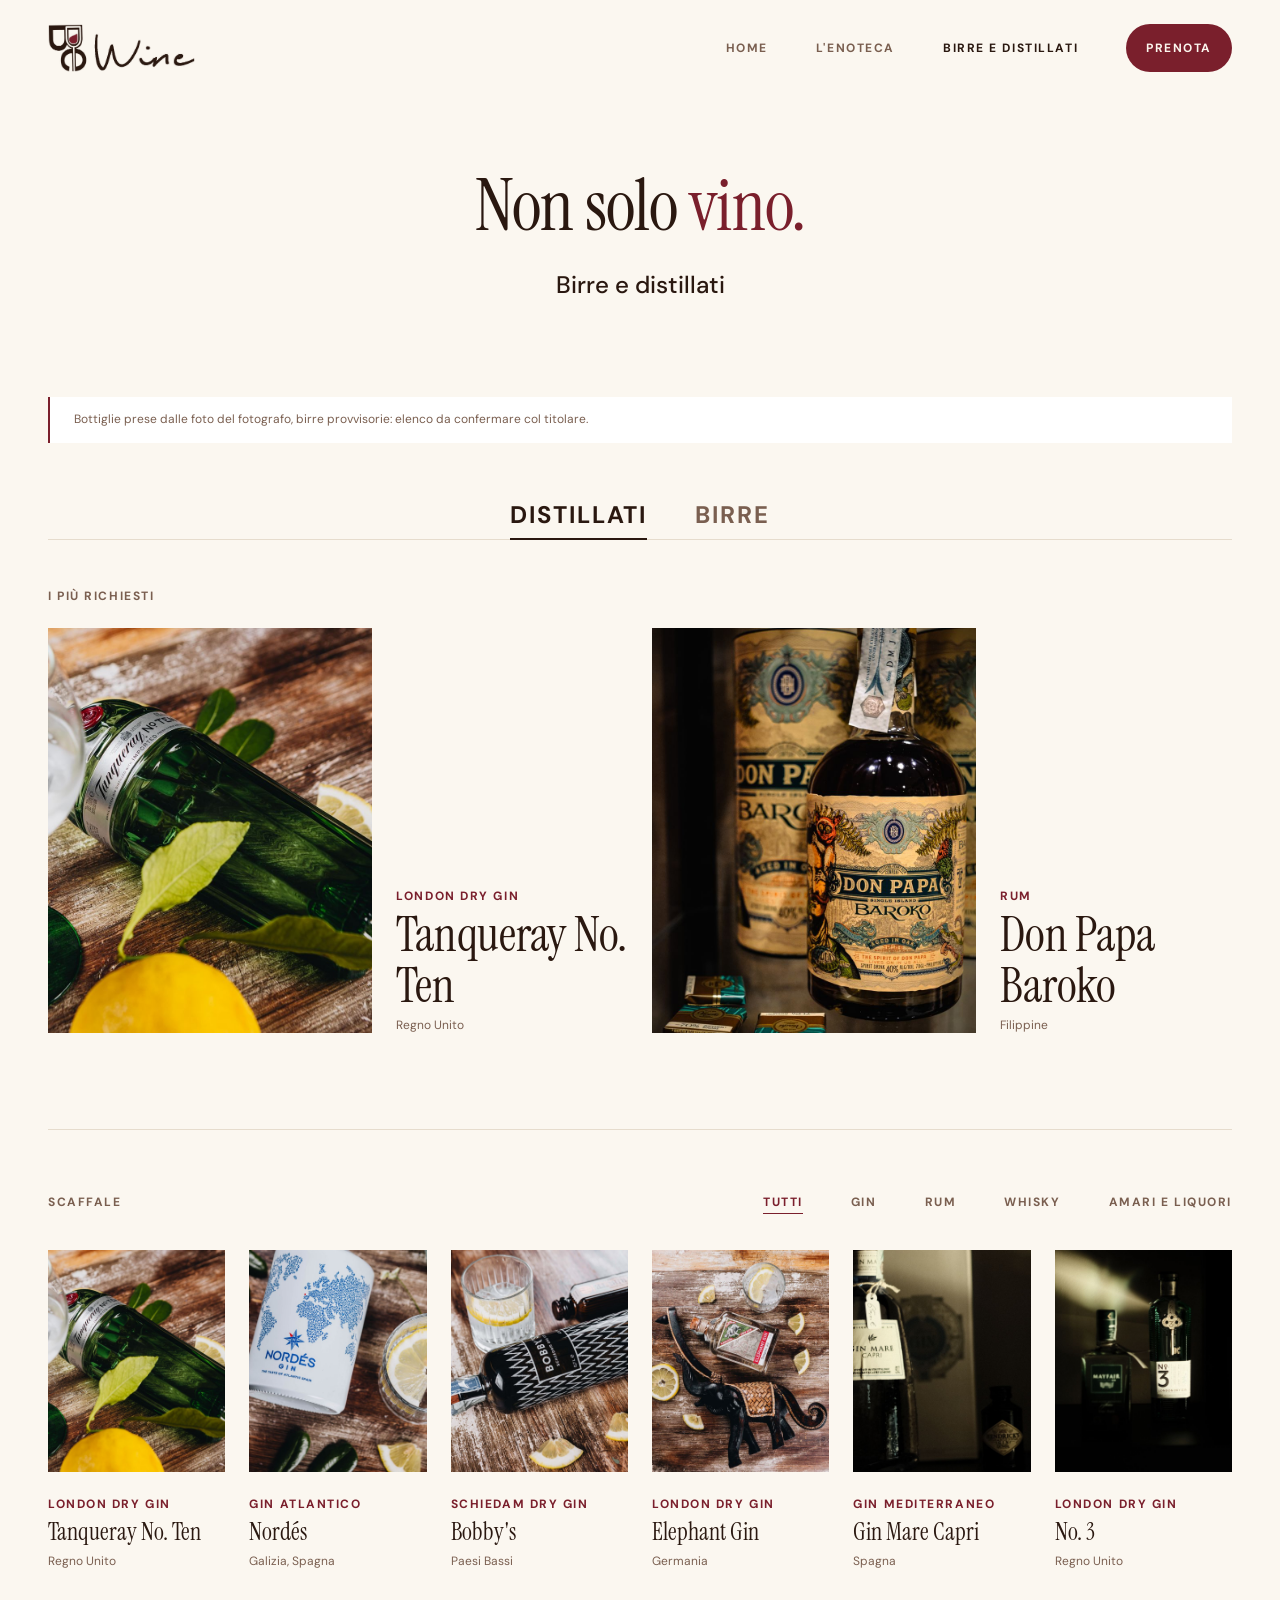
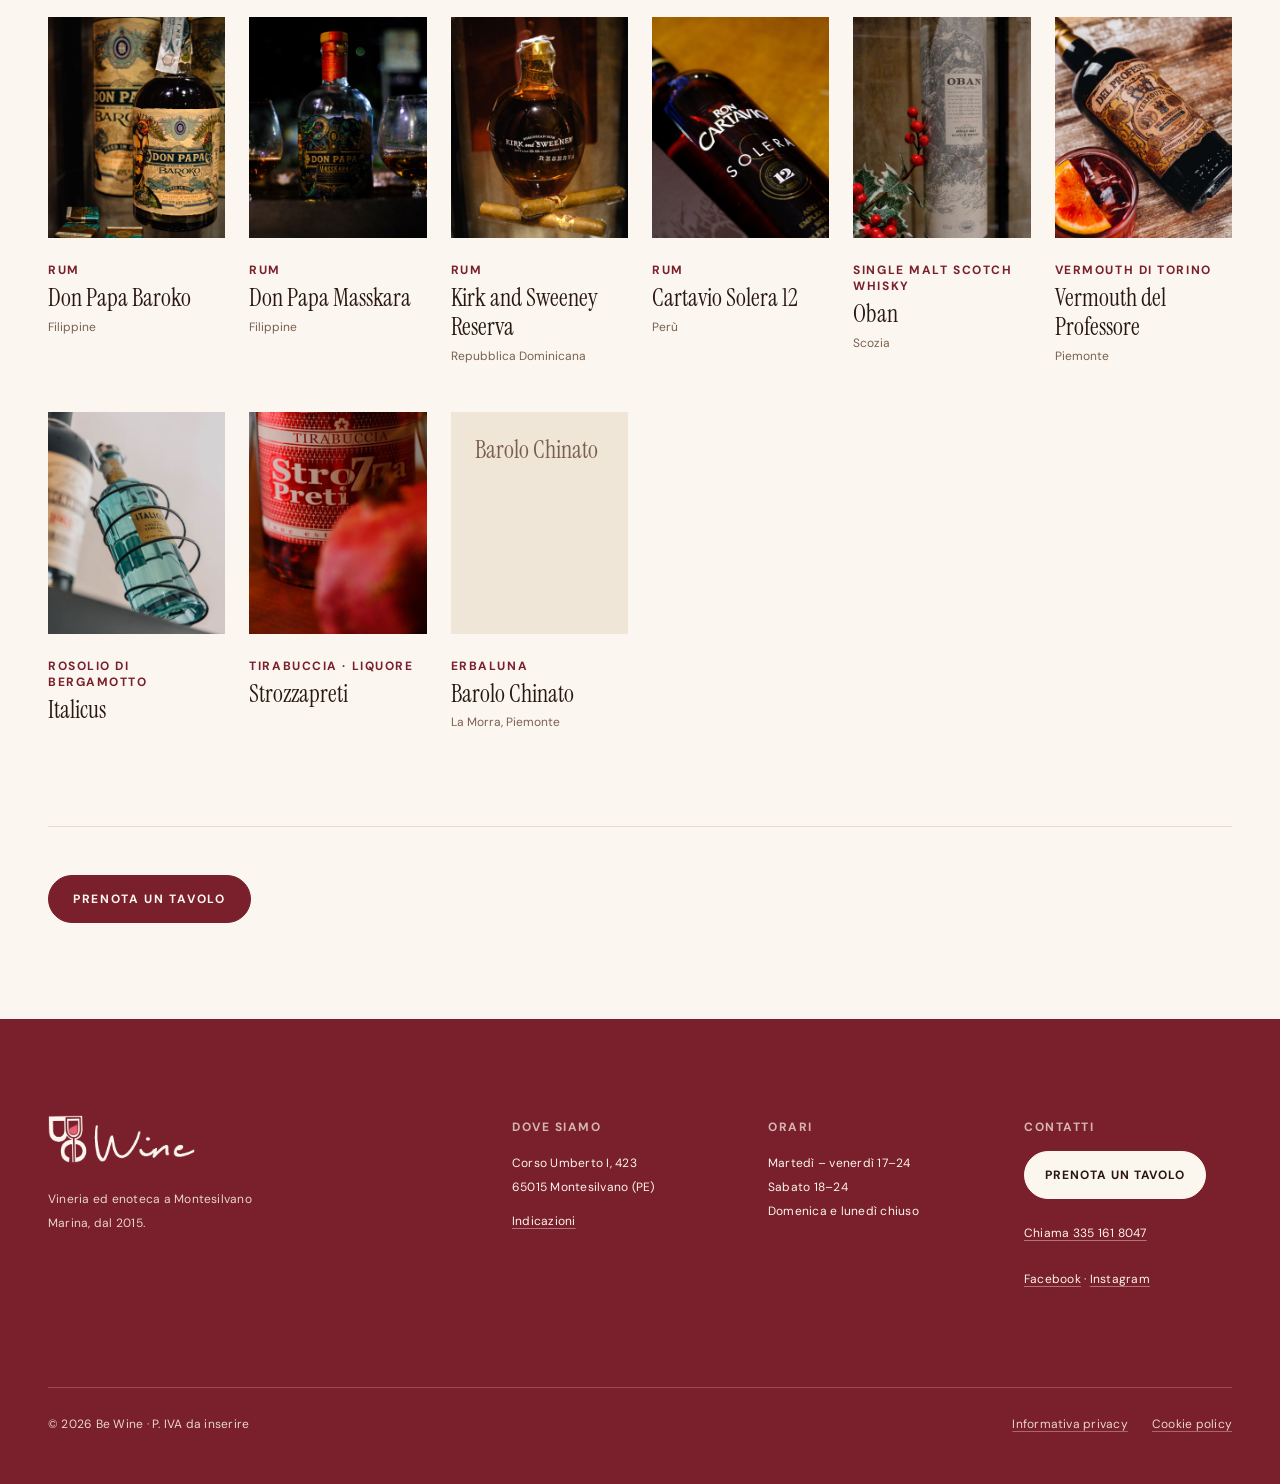
==== hero-demo/birre-distillati.html @ dbb90130 "Menu su telefono: Prenota sulla riga di L'enoteca e Birre e distillati Il logo sta da solo sopra; so" ====
<!doctype html>
<html lang="it">
<head>
<meta charset="utf-8">
<meta name="viewport" content="width=device-width, initial-scale=1">
<!-- Demo in attesa di conferma del titolare: fuori dai motori di ricerca -->
<meta name="robots" content="noindex, nofollow">
<title>Birre e distillati · Be Wine, Montesilvano</title>
<meta name="description" content="Gin, rum, whisky, amari e birre in bottiglia da Be Wine, a Montesilvano Marina.">
<link rel="preconnect" href="https://fonts.googleapis.com">
<link rel="preconnect" href="https://fonts.gstatic.com" crossorigin>
<link href="https://fonts.googleapis.com/css2?family=DM+Sans:wght@500;700&family=Instrument+Serif&display=swap" rel="stylesheet">
<link rel="stylesheet" href="css/sito.css?v=59">
</head>
<body>
  <header class="page-head page-head--light">
    <div class="bar">
      <a class="brand" href="index.html"><img src="img/logo-scuro.png" alt="Be Wine" width="776" height="254"></a>
      <ul class="nav">
        <li><a class="nav__link" href="index.html">Home</a></li>
        <li><a class="nav__link" href="enoteca.html">L'enoteca</a></li>
        <li><a class="nav__link" href="birre-distillati.html" aria-current="page">Birre e distillati</a></li>
        <li><a class="nav__link nav__link--cta" href="https://wa.me/393351618047?text=Buonasera%2C%20vorrei%20prenotare%20un%20tavolo%20da%20Be%20Wine%20per%20" target="_blank" rel="noopener">Prenota</a></li>
      </ul>
    </div>
    <div class="page-head__copy">
      <!-- Titolo e sottotitolo approvati il 10 novembre 2026 -->
      <h1 class="page-head__long">Non solo <span class="fact fact--inline">vino.</span></h1>
      <p class="sub">Birre e distillati</p>
    </div>
  </header>

  <main>
    <div class="section bd">
      <p class="draft-note">Bottiglie prese dalle foto del fotografo, birre provvisorie: elenco da confermare col titolare.</p>

      <!-- Due schede: se ne vede una alla volta. Quella aperta si legge dall'indirizzo (#distillati, #birre). -->
      <div class="switch" role="tablist" aria-label="Distillati o birre">
        <a class="nav__link switch__tab" role="tab" id="tab-distillati" href="#distillati" data-tab="distillati" aria-controls="scheda-distillati" aria-selected="true">Distillati</a>
        <a class="nav__link switch__tab" role="tab" id="tab-birre" href="#birre" data-tab="birre" aria-controls="scheda-birre" aria-selected="false" tabindex="-1">Birre</a>
      </div>

      <!-- Tutto quello che c'è nelle schede viene da js/prodotti.js -->
      <section class="panel" role="tabpanel" id="scheda-distillati" aria-labelledby="tab-distillati" data-pannello="distillati">
        <div class="bd__block" data-blocco>
          <h2 class="label">I più richiesti</h2>
          <ul class="feature" data-top></ul>
        </div>
        <div class="bd__block" data-blocco>
          <div class="bd__head">
            <h2 class="label">Scaffale</h2>
            <div class="filters" role="group" aria-label="Tipo di distillato" data-filtri></div>
          </div>
          <ul class="grid grid--products grid--small" data-scaffale></ul>
        </div>
        <div class="bd__block" data-blocco hidden>
          <h2 class="label">Cocktail</h2>
          <ul class="rows rows--cocktail" data-cocktail></ul>
        </div>
      </section>

      <section class="panel" role="tabpanel" id="scheda-birre" aria-labelledby="tab-birre" data-pannello="birre" hidden>
        <ul class="rows" data-birre></ul>
      </section>

      <div class="cantine__cta">
        <a class="btn btn--pieno" href="https://wa.me/393351618047?text=Buonasera%2C%20vorrei%20prenotare%20un%20tavolo%20da%20Be%20Wine%20per%20" target="_blank" rel="noopener">Prenota un tavolo</a>
      </div>
    </div>
  </main>

  <!-- Barra rapida: compare quando la testata esce dallo schermo (js/sito.js). In alto su computer, in basso su telefono. -->
  <div class="dock" data-dock>
    <a class="dock__brand" href="index.html"><img src="img/logo-scuro.png" alt="Be Wine" width="776" height="254"></a>
    <div class="dock__actions">
      <a class="dock__link" href="index.html">Home</a>
      <a class="dock__link" href="enoteca.html">L'enoteca</a>
      <a class="dock__link" href="birre-distillati.html">Birre e distillati</a>
      <a class="dock__call" href="tel:+393351618047"><span class="dock__call-long">335 161 8047</span><span class="dock__call-short">Chiama</span></a>
      <a class="btn btn--pieno dock__cta" href="https://wa.me/393351618047?text=Buonasera%2C%20vorrei%20prenotare%20un%20tavolo%20da%20Be%20Wine%20per%20" target="_blank" rel="noopener">Prenota un tavolo</a>
    </div>
  </div>

  <footer class="footer">
    <div class="footer__grid">
      <div class="footer__brand">
        <img src="img/logo.png" alt="Be Wine" width="776" height="254" loading="lazy">
        <p>Vineria ed enoteca a Montesilvano Marina, dal 2015.</p>
      </div>
      <div>
        <p class="footer__label">Dove siamo</p>
        <p>Corso Umberto I, 423<br>65015 Montesilvano (PE)</p>
        <a class="footer__link footer__link--big" href="https://www.google.com/maps/dir/?api=1&amp;destination=Be%20Wine%2C%20Corso%20Umberto%20I%20423%2C%20Montesilvano" target="_blank" rel="noopener">Indicazioni</a>
      </div>
      <div>
        <p class="footer__label">Orari</p>
        <p>Martedì – venerdì 17–24<br>Sabato 18–24<br>Domenica e lunedì chiuso</p>
      </div>
      <div>
        <p class="footer__label">Contatti</p>
        <a class="btn btn--solid footer__cta" href="https://wa.me/393351618047?text=Buonasera%2C%20vorrei%20prenotare%20un%20tavolo%20da%20Be%20Wine%20per%20" target="_blank" rel="noopener">Prenota un tavolo</a>
        <p><a class="footer__link footer__link--big" href="tel:+393351618047">Chiama 335 161 8047</a></p>
        <p><a class="footer__link" href="https://www.facebook.com/BeWinePescara/" target="_blank" rel="noopener">Facebook</a> · <a class="footer__link" href="https://www.instagram.com/bewinemontesilvano/" target="_blank" rel="noopener">Instagram</a></p>
      </div>
    </div>
    <div class="footer__legal">
      <p>© 2026 Be Wine · P. IVA da inserire</p>
      <nav aria-label="Note legali">
        <a class="footer__link" href="#privacy">Informativa privacy</a>
        <a class="footer__link" href="#cookie">Cookie policy</a>
      </nav>
    </div>
  </footer>

<script src="js/sito.js?v=29"></script>
<script src="js/prodotti.js?v=30"></script>
<script src="js/birre-distillati.js?v=1"></script>
<script src="js/prenota.js?v=3"></script>
</body>
</html>
---- hero-demo/css/sito.css ----
/* Be Wine: stili comuni a tutte le pagine */
:root {
  --ink: #fbf6ee;
  --wine: #e8606f;
  --wine-soft: #f3a3ab;
  --wine-deep: #7a1f2c;  /* vino scuro per il piede e i dettagli sul crema */
  --cream: #fbf7f0;      /* crema chiarissimo, quasi bianco */
  --text: #2a1810;
  --muted: #7a5f50;
  --line: #e6dccd;
  --dark: #1b0f09;
  --shade: 22, 12, 7;
  --serif: "Instrument Serif", Georgia, serif;
  --sans: "DM Sans", system-ui, sans-serif;
  /* parte veloce e si posa piano */
  --ease-out: cubic-bezier(.23, 1, .32, 1);
  /* torna indietro con un piccolo rimbalzo */
  --ease-spring: cubic-bezier(.34, 1.56, .64, 1);

  /* Scala: ogni livello è il doppio del precedente */
  --t1: 12px;  /* menu, stelle, bottoni */
  --t2: 24px;  /* sottotitolo */
  --t3: 120px; /* titolo: 5 volte il sottotitolo */
  --t4: 48px;  /* titoli delle sezioni */
  --u1: 6px;
  --u2: 12px;
  --u3: 24px;
  --u4: 48px;
  --u5: 96px;
  --logo: 48px;
}
* { box-sizing: border-box; margin: 0; padding: 0; }
html, body { background: var(--dark); }
body { font-family: var(--sans); color: var(--ink); }

.hero {
  position: relative;
  min-height: 100vh;
  min-height: 100svh;
  display: flex;
  flex-direction: column;
  justify-content: space-between;
  padding: var(--u3) var(--u4) var(--u4);
  overflow: hidden;
  isolation: isolate;
}
.hero__photo {
  position: absolute;
  inset: 0;
  width: 100%;
  height: 100%;
  object-fit: cover;
  object-position: 72% 50%;
  z-index: -2;
}
.hero::before {
  content: "";
  position: absolute;
  inset: 0;
  z-index: -1;
  background:
    radial-gradient(ellipse 60% 55% at 50% 55%, rgba(var(--shade), .62) 0%, rgba(var(--shade), .32) 60%, rgba(var(--shade), .18) 100%),
    linear-gradient(180deg, rgba(var(--shade), .45) 0%, rgba(var(--shade), 0) 22%);
}

.bar {
  display: flex;
  align-items: center;
  justify-content: space-between;
  gap: var(--u3);
}
.brand { display: block; line-height: 0; }
.brand img { display: block; height: var(--logo); width: auto; }

/* ---------- Menu: tre stati (riposo, passaggio del mouse, clic) ---------- */
.nav {
  display: flex;
  gap: var(--u4);
  list-style: none;
}
.nav__link {
  position: relative;
  display: inline-flex;
  align-items: center;
  min-height: 48px;
  font-weight: 700;
  font-size: var(--t1);
  letter-spacing: .13em;
  text-transform: uppercase;
  /* 1. riposo: un filo più tenue, così il passaggio del mouse si nota */
  color: rgba(251, 246, 238, .82);
  text-decoration: none;
  text-shadow: 0 1px 12px rgba(var(--shade), .55);
  transform: scale(1);
  /* il ritorno dal clic è più lento e rimbalza un poco */
  transition:
    color 200ms linear,
    transform 450ms var(--ease-spring);
}
.nav__link::after {
  content: "";
  position: absolute;
  left: 0;
  right: 0;
  bottom: 8px;
  height: 1.5px;
  background: currentColor;
  transform: scaleX(0);
  transform-origin: right center;
  transition: transform 280ms var(--ease-out);
}

/* 2. passaggio del mouse: testo pieno e una linea che entra da sinistra */
@media (hover: hover) and (pointer: fine) {
  .nav__link:hover { color: var(--ink); }
  .nav__link:hover::after {
    transform: scaleX(1);
    transform-origin: left center;
  }
}
.nav__link:focus-visible {
  color: var(--ink);
  outline: 2px solid var(--ink);
  outline-offset: 6px;
  border-radius: 2px;
}

/* 3. clic: colore più caldo e il tasto si ingrandisce sotto il dito */
.nav__link:active,
.nav__link.is-pressed {
  color: var(--wine-soft);
  transform: scale(1.08);
  transition:
    color 80ms linear,
    transform 140ms var(--ease-out);
}

@media (prefers-reduced-motion: reduce) {
  .nav__link, .nav__link::after { transition-duration: 0s !important; }
  .nav__link:active, .nav__link.is-pressed { transform: none; }
}

/* ---------- Testo della hero ---------- */
/* testo al centro della foto, sia in orizzontale che in verticale */
.copy {
  margin: auto;
  max-width: 1100px;
  display: flex;
  flex-direction: column;
  align-items: center;
  text-align: center;
}
h1 {
  font-family: var(--serif);
  font-weight: 400;
  font-size: var(--t3);
  line-height: 1;
  letter-spacing: -.01em;
}
.rating {
  display: inline-flex;
  align-items: center;
  gap: var(--u1);
  margin-bottom: var(--u3);
  font-size: var(--t1);
  font-weight: 700;
  letter-spacing: .13em;
  text-transform: uppercase;
}
.rating svg { width: var(--t1); height: var(--t1); fill: #f4c15d; flex: none; }
h1 span { display: block; }
h1 .fact { color: var(--wine); }

.sub {
  margin-top: var(--u3);
  max-width: 24em;
  font-size: var(--t2);
  line-height: 1.4;
  font-weight: 500;
}
.actions { margin-top: var(--u4); display: flex; justify-content: center; gap: var(--u2); flex-wrap: wrap; }
.btn {
  display: inline-flex;
  align-items: center;
  min-height: 48px;
  padding: 0 var(--u3);
  border: 1px solid var(--ink);
  border-radius: 999px;
  font-weight: 700;
  font-size: var(--t1);
  letter-spacing: .14em;
  text-transform: uppercase;
  color: var(--ink);
  text-decoration: none;
  transition: background .2s ease, color .2s ease;
}
.btn--solid { background: var(--ink); color: #2a1810; }
.btn:hover, .btn:focus-visible { background: var(--wine); border-color: var(--wine); color: var(--dark); outline: none; }
.btn--dark { border-color: var(--text); color: var(--text); }
.btn--dark:hover, .btn--dark:focus-visible { background: var(--wine-deep); border-color: var(--wine-deep); color: var(--ink); }

/* ---------- Sotto la hero: fondo crema chiarissimo ---------- */
main { background: var(--cream); color: var(--text); }
.section { padding: var(--u5) var(--u4); }
.label {
  margin-bottom: var(--u3);
  font-size: var(--t1);
  font-weight: 700;
  letter-spacing: .13em;
  text-transform: uppercase;
  color: var(--muted);
}
.title {
  font-family: var(--serif);
  font-weight: 400;
  font-size: var(--t4);
  line-height: 1.05;
  letter-spacing: -.005em;
}
.title .fact { color: var(--wine-deep); }
.lead {
  margin: var(--u3) 0 var(--u4);
  max-width: 30em;
  font-size: var(--t2);
  line-height: 1.5;
  font-weight: 500;
}

/* Chi siamo: foto a lato, testo accanto */
.about {
  display: grid;
  grid-template-columns: 5fr 6fr;
  gap: var(--u5);
  align-items: center;
  max-width: 1440px;
  margin: 0 auto;
}
.about__photo img {
  display: block;
  width: 100%;
  height: auto;
  aspect-ratio: 830 / 1030;
  object-fit: cover;
}
.about .lead { font-size: var(--t2); }

/* Recensioni */
.reviews {
  max-width: 1440px;
  margin: 0 auto;
  border-top: 1px solid var(--line);
}
.reviews__list {
  list-style: none;
  display: grid;
  grid-template-columns: repeat(3, 1fr);
  gap: var(--u4);
  margin: var(--u4) 0;
}
.review {
  display: flex;
  flex-direction: column;
  padding-top: var(--u3);
  border-top: 2px solid var(--wine-deep);
}
.review__stars { font-size: var(--t1); letter-spacing: .2em; color: #c8962e; }
.review__off { color: var(--line); }
.review__quote {
  margin: var(--u3) 0;
  font-family: var(--serif);
  font-size: var(--t2);
  line-height: 1.35;
  flex: 1;
}
.review__author {
  font-size: var(--t1);
  font-weight: 700;
  letter-spacing: .13em;
  text-transform: uppercase;
  color: var(--muted);
}

/* ---------- Piede color vino ---------- */
.footer {
  background: var(--wine-deep);
  color: var(--ink);
  padding: var(--u5) var(--u4) var(--u4);
  font-size: var(--t1);
  line-height: 2;
  letter-spacing: .02em;
}
.footer__grid {
  display: grid;
  grid-template-columns: 2fr 1fr 1fr 1fr;
  gap: var(--u4);
  max-width: 1440px;
  margin: 0 auto;
}
.footer__brand img { display: block; height: var(--u4); width: auto; margin-bottom: var(--u3); }
.footer__brand p { max-width: 20em; opacity: .85; }
.footer__label {
  margin-bottom: var(--u2);
  font-weight: 700;
  letter-spacing: .13em;
  text-transform: uppercase;
  opacity: .7;
}
.footer p + p { margin-top: var(--u2); }
.footer__link {
  color: var(--ink);
  text-decoration: underline;
  text-decoration-color: rgba(251, 246, 238, .4);
  text-underline-offset: 3px;
  transition: text-decoration-color 200ms linear;
}
.footer__link:hover, .footer__link:focus-visible { text-decoration-color: var(--ink); }
.footer__legal {
  display: flex;
  justify-content: space-between;
  gap: var(--u3);
  flex-wrap: wrap;
  max-width: 1440px;
  margin: var(--u5) auto 0;
  padding-top: var(--u3);
  border-top: 1px solid rgba(251, 246, 238, .25);
  opacity: .85;
}
.footer__legal nav { display: flex; gap: var(--u3); }

@media (max-width: 1000px) {
  .reviews__list { grid-template-columns: 1fr; gap: var(--u4); }
  .footer__grid { grid-template-columns: 1fr 1fr; }
}

@media (max-width: 760px) {
  :root {
    --t1: 12px; --t2: 24px; --t3: 60px; --t4: 36px;
    --u1: 6px; --u2: 12px; --u3: 24px; --u4: 48px; --u5: 72px;
    --logo: 36px;
  }
  .section { padding: var(--u5) var(--u3); }
  .about { grid-template-columns: 1fr; gap: var(--u4); }
  .footer { padding: var(--u5) var(--u3) var(--u4); }
  .footer__grid { grid-template-columns: 1fr; }
  .hero { padding: var(--u3) var(--u3) var(--u4); }
  /* su telefono il menu va su una riga sua, sotto il logo, con tutte le voci */
  .bar { flex-wrap: wrap; row-gap: var(--u2); }
  .nav { width: 100%; justify-content: space-between; gap: 0; }
  .hero__photo { object-position: 78% 50%; }
  .hero::before {
    background:
      linear-gradient(0deg, rgba(var(--shade), .88) 0%, rgba(var(--shade), .6) 45%, rgba(var(--shade), .15) 100%);
  }
}

/* ================= Pagine interne ================= */

/* Testata scura con la foto della hero molto in ombra */
.page-head {
  position: relative;
  padding: var(--u3) var(--u4) var(--u5);
  overflow: hidden;
  isolation: isolate;
  background: var(--dark);
}
.page-head__photo {
  position: absolute;
  inset: 0;
  width: 100%;
  height: 100%;
  object-fit: cover;
  object-position: 72% 50%;
  z-index: -2;
}
.page-head::before {
  content: "";
  position: absolute;
  inset: 0;
  z-index: -1;
  background:
    radial-gradient(ellipse 60% 60% at 50% 55%, rgba(var(--shade), .82) 0%, rgba(var(--shade), .66) 70%, rgba(var(--shade), .55) 100%),
    linear-gradient(180deg, rgba(var(--shade), .5) 0%, rgba(var(--shade), 0) 25%);
}
/* come la home: titolo al centro della foto */
.page-head {
  display: flex;
  flex-direction: column;
  min-height: 64vh;
  min-height: 64svh;
}
.page-head__copy {
  margin: auto;
  padding-top: var(--u4);
  max-width: 1100px;
  text-align: center;
}
.page-head h1 {
  font-family: var(--serif);
  font-weight: 400;
  font-size: calc(var(--t2) * 4);
  line-height: 1;
  letter-spacing: -.01em;
}
.page-head h1 .fact { color: var(--wine); }
.page-head .sub { margin: var(--u3) auto 0; max-width: 24em; }

@media (max-width: 760px) {
  .page-head { padding: var(--u3) var(--u3) var(--u4); }
  .page-head h1 { font-size: var(--t3); }
}

.visually-hidden {
  position: absolute;
  width: 1px;
  height: 1px;
  overflow: hidden;
  clip: rect(0 0 0 0);
  white-space: nowrap;
}

/* ================= Pagina Cantine ================= */
.cantine { max-width: 1440px; margin: 0 auto; }
.draft-note {
  margin-bottom: var(--u4);
  padding: var(--u2) var(--u3);
  border-left: 2px solid var(--wine-deep);
  background: #fff;
  font-size: var(--t1);
  line-height: 1.8;
  color: var(--muted);
}

/* Filtro per regione: testo come il menu, senza pillole */
.filters { display: flex; flex-wrap: wrap; gap: var(--u2) var(--u4); margin-bottom: var(--u4); }
.filter {
  position: relative;
  min-height: var(--u4);
  padding: 0;
  border: 0;
  background: none;
  font: 700 var(--t1)/1 var(--sans);
  letter-spacing: .13em;
  text-transform: uppercase;
  color: var(--muted);
  cursor: pointer;
  transition: color 200ms linear, transform 450ms var(--ease-spring);
}
.filter::after {
  content: "";
  position: absolute;
  left: 0;
  right: 0;
  bottom: 12px;
  height: 1.5px;
  background: currentColor;
  transform: scaleX(0);
  transform-origin: right center;
  transition: transform 280ms var(--ease-out);
}
@media (hover: hover) and (pointer: fine) {
  .filter:hover { color: var(--text); }
}
.filter[aria-pressed="true"] { color: var(--wine-deep); }
.filter[aria-pressed="true"]::after { transform: scaleX(1); transform-origin: left center; }
.filter:active { transform: scale(1.08); transition-duration: 80ms, 140ms; }
.filter:focus-visible { outline: 2px solid var(--text); outline-offset: 4px; }

/* Soprannome della cantina, sopra il nome */
.producer__nick,
.tile__nick {
  display: block;
  font-size: var(--t1);
  font-weight: 700;
  letter-spacing: .13em;
  text-transform: uppercase;
  color: var(--wine-deep);
}

/* ---------- Versione griglia ---------- */
.grid {
  list-style: none;
  display: grid;
  grid-template-columns: repeat(4, 1fr);
  gap: var(--u4) var(--u3);
}
.grid li[hidden] { display: none; }
.tile {
  display: block;
  width: 100%;
  padding: 0;
  border: 0;
  background: none;
  text-align: left;
  color: var(--text);
  font-family: var(--sans);
  cursor: pointer;
}
.tile__media {
  position: relative;
  display: flex;
  flex-direction: column;
  justify-content: space-between;
  aspect-ratio: 4 / 5;
  margin-bottom: var(--u3);
  padding: var(--u3);
  overflow: hidden;
  background: #efe6d8;
  transition: transform 450ms var(--ease-spring), background-color 200ms linear;
}
.tile__region { font-size: var(--t1); font-weight: 700; letter-spacing: .13em; text-transform: uppercase; color: var(--muted); }
.tile__label { font: 400 var(--t2)/1.2 var(--serif); color: var(--muted); }
.tile__hint { font-size: var(--t1); letter-spacing: .08em; text-transform: uppercase; color: var(--muted); opacity: .6; }
.tile__name { display: block; margin-top: var(--u1); font: 400 var(--t2)/1.2 var(--serif); }
.tile__zone { display: block; margin-top: var(--u1); font-size: var(--t1); color: var(--muted); }
@media (hover: hover) and (pointer: fine) {
  .tile:hover .tile__media { background: #e8dcc9; transform: translateY(-6px); }
}
.tile:active .tile__media { transform: scale(.98); transition-duration: 140ms, 200ms; }
.tile:focus-visible { outline: 2px solid var(--text); outline-offset: 6px; }

/* ---------- Scheda della cantina ---------- */
.sheet {
  width: min(720px, calc(100% - var(--u4)));
  max-height: calc(100% - var(--u4));
  margin: auto;
  padding: var(--u4);
  border: 0;
  background: var(--cream);
  color: var(--text);
  box-shadow: 0 24px 80px -24px rgba(var(--shade), .6);
}
.sheet::backdrop { background: rgba(var(--shade), .55); }
.sheet[open] { animation: sheet-in 320ms var(--ease-out); }
@keyframes sheet-in { from { opacity: 0; transform: translateY(24px); } }
.sheet__close {
  position: absolute;
  top: var(--u2);
  right: var(--u2);
  width: var(--u4);
  height: var(--u4);
  border: 0;
  background: none;
  font: 400 var(--t4)/1 var(--serif);
  color: var(--text);
  cursor: pointer;
}
.sheet__name { margin-top: var(--u2); font: 400 var(--t4)/1.05 var(--serif); }
.sheet__text { margin: var(--u3) 0; font-size: var(--t2); line-height: 1.5; font-weight: 500; }
.sheet__meta { margin-bottom: var(--u3); }
.sheet__meta div { display: flex; justify-content: space-between; gap: var(--u3); padding: var(--u2) 0; border-bottom: 1px solid var(--line); }
.sheet__meta dt { font-size: var(--t1); font-weight: 700; letter-spacing: .13em; text-transform: uppercase; color: var(--muted); }
.sheet__meta dd { font: 400 var(--t2)/1.2 var(--serif); text-align: right; }
@media (prefers-reduced-motion: reduce) { .sheet[open] { animation: none; } }

/* ---------- Versione mappa ---------- */
.atlas {
  display: grid;
  grid-template-columns: 5fr 7fr;
  gap: var(--u5);
  align-items: start;
}
.atlas__map { position: sticky; top: var(--u4); }

/* ---------- Mappe delle regioni (regole della mappa "Syndicus" di Agence Van den Abeele) ----------
   comuni chiarissimi con confini sottili, province più marcate; i comuni delle cantine un tono più scuri;
   un segnaposto vino come quelli di Google Maps; al passaggio il comune si scurisce,
   compare il nome sotto il segnaposto e gli altri spariscono.
   Intorno alla mappa, le frecce verso le altre regioni trattate. */
.atlas--abruzzo { grid-template-columns: 7fr 5fr; }
.atlas--abruzzo .atlas__map { max-width: 576px; }
/* il palco lascia 48 px intorno alla mappa per le frecce: la mappa resta al massimo 480 px */
.abr-stage { position: relative; padding: calc(var(--u4) + var(--u2)); }
.abr-vista { position: relative; aspect-ratio: 1; }
.abr { position: absolute; inset: 0; margin: auto; }
.abr svg { display: block; width: 100%; height: auto; overflow: visible; }
.abr.is-leaving { pointer-events: none; }
.abr__comuni path {
  fill: #fff;
  stroke: #ece4d8;
  stroke-width: 1;
  stroke-linejoin: round;
  vector-effect: non-scaling-stroke;
  transition: fill 200ms ease-out;
}
.abr__comuni path.has-wine { fill: #ebdfcc; cursor: pointer; }
.abr__comuni path.has-wine.is-hot { fill: #dccab0; }
@media (hover: hover) and (pointer: fine) {
  .abr__comuni path.has-wine:not(.is-dim):hover { fill: #dccab0; }
}
.abr__comuni path.has-wine.is-dim { fill: #fff; cursor: default; }
.abr__prov, .abr__reg {
  fill: none;
  stroke-linejoin: round;
  stroke-linecap: round;
  vector-effect: non-scaling-stroke;
  pointer-events: none;
}
.abr__prov { stroke: #c9b8a1; stroke-width: 1; }
.abr__reg { stroke: #b8a68e; stroke-width: 1.25; }

/* Segnaposto: la punta della goccia sta sul centro del comune */
.abr__pins { position: absolute; inset: 0; pointer-events: none; }
.abr__pin {
  position: absolute;
  width: 24px;
  height: 34px;
  padding: 0;
  border: 0;
  background: none;
  transform: translate(-50%, -100%);
  pointer-events: auto;
  cursor: pointer;
  transition: opacity 200ms ease-in-out;
}
.abr__drop {
  display: block;
  width: 100%;
  height: 100%;
  overflow: visible;
  transform-origin: 50% 100%;
  filter: drop-shadow(0 2px 2px rgba(var(--shade), .3));
  transition: transform 300ms var(--ease-spring);
}
.abr__drop path { fill: var(--wine-deep); stroke: #5c1621; stroke-width: 1; }
.abr__drop circle { fill: var(--cream); }
.abr__label {
  position: absolute;
  top: calc(100% + var(--u1));
  left: 50%;
  display: flex;
  flex-direction: column;
  align-items: center;
  gap: var(--u1);
  white-space: nowrap;
  transform: translateX(-50%);
  opacity: 0;
  pointer-events: none;
  transition: opacity 200ms ease-in-out;
  /* alone crema: il nome si legge anche sopra i confini */
  text-shadow: 0 0 6px var(--cream), 0 0 2px var(--cream), 0 0 12px var(--cream);
}
.abr__name { font: 400 var(--t2)/1 var(--serif); color: var(--text); }
.abr__place { font: 700 var(--t1)/1 var(--sans); letter-spacing: .13em; text-transform: uppercase; color: var(--muted); }
.abr.is-hovering .abr__pin:not(.is-hot) { opacity: 0; }
.abr__pin.is-hot { z-index: 2; }
.abr__pin.is-hot .abr__label { opacity: 1; }
.abr__pin.is-hot .abr__drop { transform: translateY(-3px) scale(1.12); }
.abr__pin.is-off { opacity: 0; pointer-events: none; }
.abr__pin:focus-visible { outline: none; }
.abr__pin:focus-visible .abr__drop path { stroke: var(--text); stroke-width: 2; }
.atlas__reset { display: block; margin: calc(-1 * var(--u2)) 0 var(--u3); padding: 0; border: 0; background: none; cursor: pointer; }
.atlas__reset[hidden] { display: none; }
.atlas__empty { margin: var(--u3) 0 0; }

/* Frecce verso le altre regioni: cerchio con la freccia girata nella direzione vera, nome accanto */
.abr-arrow {
  position: absolute;
  z-index: 3;
  display: flex;
  align-items: center;
  gap: var(--u2);
  padding: 0;
  border: 0;
  background: none;
  color: var(--wine-deep);
  font: 700 var(--t1)/1.3 var(--sans);
  letter-spacing: .13em;
  text-transform: uppercase;
  text-align: left;
  white-space: nowrap;
  cursor: pointer;
  animation: arrow-in 300ms var(--ease-out) both;
  transition: opacity 200ms linear;
}
.abr-arrow[data-lato="left"],
.abr-arrow[data-lato="right"] { flex-direction: column; align-items: flex-start; gap: var(--u1); }
.abr-arrow[data-lato="right"] { align-items: flex-end; }
.abr-arrow__icon {
  display: flex;
  flex: none;
  align-items: center;
  justify-content: center;
  width: 48px;
  height: 48px;
  border: 1px solid var(--wine-deep);
  border-radius: 50%;
  background: var(--wine-deep);
  color: var(--cream);
  box-shadow: 0 6px 14px -6px rgba(var(--shade), .45);
  transition: background 200ms linear, color 200ms linear, transform 450ms var(--ease-spring);
}
.abr-arrow__icon svg {
  width: 24px;
  height: 24px;
  fill: none;
  stroke: currentColor;
  stroke-width: 1.75;
  stroke-linecap: round;
  stroke-linejoin: round;
  transform: rotate(var(--a));
  transition: transform 280ms var(--ease-out), opacity 200ms linear;
}
@media (hover: hover) and (pointer: fine) {
  .abr-arrow:hover .abr-arrow__icon { background: #9b2c3c; border-color: #9b2c3c; }
  /* la freccia si sporge un poco verso la regione */
  .abr-arrow:hover .abr-arrow__icon svg { transform: rotate(var(--a)) translateX(3px); }
}
.abr-arrow:active .abr-arrow__icon { transform: scale(.92); transition-duration: 200ms, 200ms, 120ms; }
.abr-arrow:focus-visible { outline: none; }
.abr-arrow:focus-visible .abr-arrow__icon { outline: 2px solid var(--text); outline-offset: 3px; }
/* al clic la freccia parte verso la regione, poi tutte le frecce lasciano posto a quelle nuove */
.abr-arrow.is-going .abr-arrow__icon { background: #9b2c3c; border-color: #9b2c3c; }
.abr-arrow.is-going .abr-arrow__icon svg { transform: rotate(var(--a)) translateX(14px); opacity: 0; transition-duration: 260ms, 220ms; }
.abr-arrow.is-leaving { opacity: 0; pointer-events: none; }
@keyframes arrow-in { from { opacity: 0; transform: scale(.9); } }

/* Entrata di una mappa: il confine si disegna, i comuni compaiono, poi i segnaposti cadono uno alla volta */
.abr--pending .abr__comuni,
.abr--pending .abr__prov { opacity: 0; }
.abr--pending .abr__reg { stroke-dasharray: var(--len); stroke-dashoffset: var(--len); }
.abr--pending .abr__drop { transform: translateY(-28px); opacity: 0; }
.abr--in .abr__reg { stroke-dasharray: var(--len); transition: stroke-dashoffset 800ms cubic-bezier(.16, 1, .3, 1); }
.abr--in .abr__comuni,
.abr--in .abr__prov { transition: opacity 400ms linear 150ms; }
.abr--in .abr__drop {
  transition:
    transform 450ms var(--ease-spring) calc(450ms + var(--i) * 70ms),
    opacity 120ms linear calc(450ms + var(--i) * 70ms);
}
@media (prefers-reduced-motion: reduce) {
  .abr-arrow { animation: none; }
  .abr-arrow__icon svg, .abr-arrow.is-going .abr-arrow__icon svg { transition: none; }
}
@media (max-width: 760px) {
  .abr-stage { padding: var(--u4) var(--u2); }
  .abr__pin { width: 18px; height: 26px; }
  .abr__name { font-size: 20px; }
  .abr-arrow { white-space: normal; }
  .abr-arrow__label { max-width: 112px; }
  .abr-arrow__icon { width: 40px; height: 40px; }
  .abr-arrow__icon svg { width: 20px; height: 20px; }
}
.atlas__credit { margin-top: var(--u2); font-size: var(--t1); color: var(--muted); opacity: .7; }
.atlas__head { display: flex; align-items: baseline; justify-content: space-between; gap: var(--u3); margin-bottom: var(--u3); }
.atlas__head .label { margin: 0; }
.atlas__list { list-style: none; border-top: 1px solid var(--line); }
.card {
  display: block;
  width: 100%;
  padding: var(--u3) 0;
  border: 0;
  border-bottom: 1px solid var(--line);
  background: none;
  text-align: left;
  color: var(--text);
  font-family: var(--sans);
  cursor: pointer;
}
.card > span:first-child { display: block; transition: transform 280ms var(--ease-out); }
.card__name { display: block; margin-top: var(--u1); font: 400 var(--t4)/1.05 var(--serif); }
.card__try { display: block; margin-top: var(--u2); font-size: var(--t1); color: var(--text); }
@media (hover: hover) and (pointer: fine) {
  .card:hover > span:first-child { transform: translateX(var(--u3)); }
  .card:hover .card__name { color: var(--wine-deep); }
}
.card:focus-visible { outline: 2px solid var(--text); outline-offset: 4px; }

.text-link {
  font: 700 var(--t1)/1 var(--sans);
  letter-spacing: .13em;
  text-transform: uppercase;
  color: var(--text);
  text-decoration: underline;
  text-decoration-color: var(--line);
  text-underline-offset: 4px;
}
.text-link:hover { text-decoration-color: var(--text); }

.cantine__cta { margin-top: var(--u5); padding-top: var(--u4); border-top: 1px solid var(--line); }

@media (max-width: 1000px) {
  .grid { grid-template-columns: repeat(3, 1fr); }
  .atlas { grid-template-columns: 1fr 1fr; gap: var(--u4); }
}
@media (max-width: 760px) {
  .grid { grid-template-columns: repeat(2, 1fr); gap: var(--u3) var(--u2); }
  .tile__media { padding: var(--u2); }
  .tile__label { font-size: var(--t1); }
  .atlas { grid-template-columns: 1fr; }
  .atlas__map { position: relative; top: auto; max-width: 360px; width: 100%; margin: 0 auto; }
  .card__name { font-size: var(--t2); }
  .sheet { padding: var(--u4) var(--u3) var(--u3); }
  .filters { gap: 0 var(--u3); }
}

/* ================= Pagina L'enoteca ================= */
.shop { max-width: 1440px; margin: 0 auto; }
.shop__block + .shop__block { margin-top: var(--u5); padding-top: var(--u4); border-top: 1px solid var(--line); }
.shop__head { margin-bottom: var(--u4); }
.grid--products .tile { cursor: default; }
.tile__media--photo { padding: 0; }
.tile__media--photo img { display: block; width: 100%; height: 100%; object-fit: cover; transition: transform 600ms var(--ease-out); }
@media (hover: hover) and (pointer: fine) {
  .grid--products .tile:hover .tile__media { transform: none; }
  .grid--products .tile:hover .tile__media--photo img { transform: scale(1.04); }
}

/* Vini · Birre · Distillati: grandi, in serif */
.tabs { display: flex; flex-wrap: wrap; gap: var(--u2) var(--u4); }
.tab {
  position: relative;
  padding: 0 0 var(--u1);
  border: 0;
  background: none;
  font: 400 var(--t4)/1.1 var(--serif);
  color: var(--muted);
  cursor: pointer;
  transition: color 200ms linear, transform 450ms var(--ease-spring);
}
.tab::after {
  content: "";
  position: absolute;
  left: 0;
  right: 0;
  bottom: 0;
  height: 2px;
  background: var(--wine-deep);
  transform: scaleX(0);
  transform-origin: right center;
  transition: transform 280ms var(--ease-out);
}
@media (hover: hover) and (pointer: fine) {
  .tab:hover { color: var(--text); }
}
.tab[aria-selected="true"] { color: var(--text); }
.tab[aria-selected="true"]::after { transform: scaleX(1); transform-origin: left center; }
.tab:active { transform: scale(1.04); transition-duration: 80ms, 140ms; }
.tab:focus-visible { outline: 2px solid var(--text); outline-offset: 4px; }
.filters[hidden] { display: none; }

/* Alla spina: foto e testo affiancati */
.tap { display: grid; grid-template-columns: 5fr 7fr; gap: var(--u5); align-items: center; }
.tap__photo img { display: block; width: 100%; height: auto; aspect-ratio: 4 / 5; object-fit: cover; }
.tap__list { list-style: none; margin: var(--u4) 0 var(--u3); border-top: 1px solid var(--line); }
.tap__list li {
  display: flex;
  justify-content: space-between;
  gap: var(--u3);
  padding: var(--u3) 0;
  border-bottom: 1px solid var(--line);
  font: 400 var(--t2)/1.2 var(--serif);
}
.tap__list span {
  font: 700 var(--t1)/1.8 var(--sans);
  letter-spacing: .13em;
  text-transform: uppercase;
  color: var(--wine-deep);
}

@media (max-width: 760px) {
  .tap { grid-template-columns: 1fr; gap: var(--u4); }
  .tabs { gap: var(--u1) var(--u3); }
}
.page-head h1 .fact--inline { display: inline; }

/* ================= Prova: enoteca unita ================= */
.card--bottles { display: flex; align-items: center; justify-content: space-between; gap: var(--u3); }
.card__thumbs { display: flex; gap: var(--u1); flex: none; }
.card__thumbs img { display: block; width: 48px; height: 60px; object-fit: cover; }
.sheet__bottles { list-style: none; margin-top: var(--u2); }
.sheet__bottles li { display: flex; align-items: center; gap: var(--u3); padding: var(--u2) 0; border-bottom: 1px solid var(--line); }
.sheet__bottles img { display: block; width: 80px; height: 100px; object-fit: cover; flex: none; }
.grid--small { grid-template-columns: repeat(6, 1fr); gap: var(--u4) var(--u3); }
.grid--small .tile__name { font-size: var(--t2); }
@media (max-width: 1000px) {
  .grid--small { grid-template-columns: repeat(4, 1fr); }
}
@media (max-width: 760px) {
  .grid--small { grid-template-columns: repeat(2, 1fr); }
  .card__thumbs img { width: 36px; height: 45px; }
}

/* Testata chiara: fondo crema come il resto della pagina, senza foto */
.page-head--light { min-height: 0; padding-bottom: var(--u4); background: var(--cream); color: var(--text); }
.page-head--light::before { content: none; }
.page-head--light .page-head__copy { padding-top: var(--u5); }
.page-head--light h1 .fact { color: var(--wine-deep); }
.page-head--light .nav__link { color: var(--muted); text-shadow: none; }
.page-head--light .nav__link[aria-current="page"],
.page-head--light .nav__link:focus-visible { color: var(--text); }
@media (hover: hover) and (pointer: fine) {
  .page-head--light .nav__link:hover { color: var(--text); }
}
.page-head--light .nav__link:active,
.page-head--light .nav__link.is-pressed { color: var(--wine-deep); }
.page-head--light .nav__link:focus-visible { outline-color: var(--text); }
.page-head--light + main .section { padding-top: var(--u4); }
/* niente filo scuro tra testata e pagina: il fondo dietro è crema anche lui */
html:has(.page-head--light), html:has(.page-head--light) body { background: var(--cream); }
/* titolo lungo della pagina L'enoteca: 72 px (6 × 12), 36 su telefono */
.page-head h1.page-head__long { max-width: 16em; margin: 0 auto; font-size: calc(var(--t1) * 6); line-height: 1.05; }
@media (max-width: 760px) { .page-head h1.page-head__long { font-size: var(--t4); } }

/* ---------- Movimento: cantine che rientrano ---------- */

.atlas__list li.is-entering { animation: card-in 380ms cubic-bezier(.16, 1, .3, 1) calc(var(--i) * 40ms) both; }
@keyframes card-in {
  from { opacity: 0; transform: translateY(12px); }
}
[data-titolo-regione], [data-conteggio] { transition: opacity 200ms linear; }


@media (prefers-reduced-motion: reduce) {
  .atlas__list li.is-entering { animation: card-fade 200ms linear both; }
  @keyframes card-fade { from { opacity: 0; } }
}

/* parole evidenziate nel titolo della pagina L'enoteca: il segno passa come un evidenziatore */
.page-head h1 .mark {
  display: inline;
  padding: 0 .06em;
  background-image: linear-gradient(rgba(122, 31, 44, .26), rgba(122, 31, 44, .26));
  background-repeat: no-repeat;
  background-position: 0 88%;
  background-size: 100% .34em;
  -webkit-box-decoration-break: clone;
  box-decoration-break: clone;
  animation: mark-in 700ms cubic-bezier(.16, 1, .3, 1) calc(400ms + var(--k) * 180ms) both;
}
@keyframes mark-in { from { background-size: 0% .34em; } }
@media (prefers-reduced-motion: reduce) { .page-head h1 .mark { animation: none; } }

/* Logo chiaro sulla foto, scuro sulla barra crema del telefono */
.brand__dark { display: none !important; }

@media (max-width: 760px) {
  /* Home su telefono: logo e menu su una barra crema in alto, staccata dalla foto */
  .hero { padding-top: 0; }
  .hero .bar {
    flex-wrap: nowrap;
    align-items: center;
    margin: 0 calc(-1 * var(--u3));
    padding: var(--u2) var(--u3);
    background: var(--cream);
    box-shadow: 0 1px 0 var(--line);
  }
  .hero .brand img { height: 30px; }
  .hero .brand__light { display: none !important; }
  .hero .brand__dark { display: block !important; }
  .hero .nav { width: auto; justify-content: flex-end; gap: var(--u3); }
  /* il logo porta già alla home: sulla barra restano L'enoteca e Prenota, che stanno anche sui telefoni piccoli */
  .hero .nav li:first-child { display: none; }
  .hero .nav__link { min-height: 44px; color: var(--muted); text-shadow: none; letter-spacing: .1em; }
  .hero .nav__link[aria-current="page"] { color: var(--text); }
  .hero .nav__link:active, .hero .nav__link.is-pressed { color: var(--wine-deep); }
  .hero .nav__link:focus-visible { outline-color: var(--text); }
}

/* ---------- Social nella hero: Instagram e Facebook dopo il menu ---------- */
.bar__end { display: flex; align-items: center; gap: var(--u4); }
.social {
  display: flex;
  align-items: center;
  gap: var(--u1);
  padding-left: var(--u3);
  border-left: 1px solid rgba(251, 246, 238, .3);
  list-style: none;
}
.social__link {
  display: grid;
  place-items: center;
  width: var(--u4);
  height: var(--u4);
  color: rgba(251, 246, 238, .82);
  transition: color 200ms linear, transform 450ms var(--ease-spring);
}
.social__link svg { width: 20px; height: 20px; fill: none; stroke: currentColor; stroke-width: 1.6; stroke-linejoin: round; }
.social__link svg path { fill: currentColor; stroke: none; }
.social__link .social__dot { fill: currentColor; stroke: none; }
@media (hover: hover) and (pointer: fine) {
  .social__link:hover { color: var(--ink); transform: translateY(-2px); }
}
.social__link:active { color: var(--wine-soft); transform: scale(1.08); transition-duration: 80ms, 140ms; }
.social__link:focus-visible { outline: 2px solid var(--ink); outline-offset: 2px; border-radius: 2px; }

@media (max-width: 760px) {
  /* sul telefono la barra crema è piena: i social stanno sulla foto, appena sotto, a destra */
  .hero .bar__end { gap: 0; }
  .hero .social { position: absolute; top: calc(68px + var(--u1)); right: var(--u2); padding-left: 0; border-left: 0; }
  .hero .social__link { color: var(--ink); filter: drop-shadow(0 1px 6px rgba(var(--shade), .5)); }

  /* piede più compatto sul telefono */
  .footer { padding: var(--u4) var(--u3) var(--u3); line-height: 1.7; }
  .footer__grid { grid-template-columns: 1fr 1fr; gap: var(--u3) var(--u3); }
  .footer__brand { grid-column: 1 / -1; }
  .footer__brand img { height: 32px; margin-bottom: var(--u2); }
  .footer__label { margin-bottom: var(--u1); }
  .footer p + p { margin-top: var(--u1); }
  .footer__legal { margin-top: var(--u4); padding-top: var(--u2); flex-direction: column; gap: var(--u1); }
}

@media (min-width: 761px) {
  /* Home su computer: il gruppo resta attaccato al bordo destro, ma con più spazio tra le voci
     si allunga verso il centro della barra */
  .hero .bar__end { gap: var(--u5); }
  .hero .nav { gap: var(--u5); }
}
@media (min-width: 761px) and (max-width: 1000px) {
  .hero .bar__end, .hero .nav { gap: var(--u3); }
}

@media (min-width: 761px) {
  /* Prova: anche su computer logo, menu e social stanno su una barra crema in alto, come su telefono */
  .hero { padding-top: 0; }
  .hero .bar {
    margin: 0 calc(-1 * var(--u4));
    padding: var(--u2) var(--u4);
    background: var(--cream);
    box-shadow: 0 1px 0 var(--line);
  }
  .hero .brand__light { display: none !important; }
  .hero .brand__dark { display: block !important; }
  .hero .nav__link { color: var(--muted); text-shadow: none; }
  .hero .nav__link[aria-current="page"] { color: var(--text); }
  @media (hover: hover) and (pointer: fine) {
    .hero .nav__link:hover { color: var(--text); }
  }
  .hero .nav__link:active, .hero .nav__link.is-pressed { color: var(--wine-deep); }
  .hero .nav__link:focus-visible { outline-color: var(--text); }
  .hero .social { border-left-color: var(--line); }
  .hero .social__link { color: var(--muted); }
  @media (hover: hover) and (pointer: fine) {
    .hero .social__link:hover { color: var(--text); }
  }
  .hero .social__link:active { color: var(--wine-deep); }
  .hero .social__link:focus-visible { outline-color: var(--text); }
}

/* Barra della home: crema più caldo e un po' trasparente, la foto si intravede sotto */
.hero .bar { background: rgba(248, 241, 231, .32); }
@supports ((-webkit-backdrop-filter: blur(1px)) or (backdrop-filter: blur(1px))) {
  .hero .bar { -webkit-backdrop-filter: blur(10px) saturate(1.1); backdrop-filter: blur(10px) saturate(1.1); }
}
@media (max-width: 760px) { .hero .bar { background: rgba(248, 241, 231, .32); } }
/* sulla barra trasparente il marrone tenue si legge poco: voci e icone un tono più scuro */
.hero .bar .nav__link, .hero .bar .social__link { color: var(--text); }
.hero .bar .nav__link[aria-current="page"] { color: var(--text); }
@media (max-width: 760px) { .hero .social__link { color: var(--ink); } }
/* niente riga sotto la barra della home */
.hero .bar { box-shadow: none !important; }
@media (max-width: 760px) { .hero .bar .social__link { color: var(--ink); } }

/* Recensioni su telefono: "158 recensioni." va a capo tutta insieme, senza spezzarsi */
@media (max-width: 760px) { .reviews .title .fact { display: block; white-space: nowrap; } }

/* ---------- Prenota: finestra con nome, persone e giorno (js/prenota.js) ---------- */
.sheet--prenota { width: min(480px, calc(100% - var(--u3))); padding: var(--u4) var(--u4) var(--u3); }
.sheet--prenota .sheet__name { margin-top: 0; padding-right: var(--u4); }
.prenota { margin-top: var(--u3); }
.prenota__campo { border: 0; min-width: 0; margin-bottom: var(--u3); }
.prenota__label {
  display: block;
  margin-bottom: var(--u1);
  padding: 0;
  font-size: var(--t1);
  font-weight: 700;
  letter-spacing: .13em;
  text-transform: uppercase;
  color: var(--muted);
}
.prenota__input {
  display: block;
  width: 100%;
  min-height: 48px;
  padding: 0 var(--u2);
  border: 1px solid var(--line);
  border-radius: 0;
  background: #fff;
  font: 500 16px/1.2 var(--sans); /* 16 px: su iPhone sotto questa misura la pagina si ingrandisce */
  color: var(--text);
}
.prenota__input:focus-visible { outline: 2px solid var(--text); outline-offset: 2px; border-color: var(--text); }
.prenota__input[aria-invalid="true"] { border-color: var(--wine-deep); }
.prenota__errore { margin-top: var(--u1); font-size: 14px; font-weight: 500; color: var(--wine-deep); }

.prenota__passi { display: flex; align-items: center; gap: var(--u2); }
.prenota__passo {
  width: 48px;
  height: 48px;
  border: 1px solid var(--text);
  border-radius: 999px;
  background: none;
  font: 400 24px/1 var(--sans);
  color: var(--text);
  cursor: pointer;
  touch-action: manipulation;
}
.prenota__passo:disabled { opacity: .3; cursor: default; }
.prenota__passo:focus-visible { outline: 2px solid var(--text); outline-offset: 3px; }
.prenota__numero { min-width: 2ch; text-align: center; font: 400 var(--t4)/1 var(--serif); }

.prenota__giorni { display: grid; grid-template-columns: repeat(4, 1fr); gap: var(--u1); }
.prenota__giorno { position: relative; cursor: pointer; }
.prenota__giorno input { position: absolute; opacity: 0; inset: 0; margin: 0; cursor: pointer; }
.prenota__giorno span {
  display: flex;
  flex-direction: column;
  align-items: center;
  justify-content: center;
  min-height: 56px;
  padding: var(--u1);
  border: 1px solid var(--line);
  background: #fff;
  font-size: 13px;
  line-height: 1.3;
  color: var(--muted);
  text-align: center;
  transition: background .15s ease, color .15s ease, border-color .15s ease;
}
.prenota__giorno b { font-weight: 700; color: var(--text); text-transform: capitalize; }
.prenota__giorno input:checked + span { background: var(--wine-deep); border-color: var(--wine-deep); color: var(--ink); }
.prenota__giorno input:checked + span b { color: var(--ink); }
.prenota__giorno input:focus-visible + span { outline: 2px solid var(--text); outline-offset: 2px; }
@media (hover: hover) and (pointer: fine) {
  .prenota__giorno:hover span { border-color: var(--text); }
}
.prenota__altra { margin-top: var(--u1); }
.prenota__altra[hidden], .prenota__errore[hidden] { display: none; }

.btn--pieno { background: var(--wine-deep); border-color: var(--wine-deep); color: var(--ink); }
.btn--pieno:hover, .btn--pieno:focus-visible { background: #5e1621; border-color: #5e1621; color: var(--ink); }
.prenota__invia { width: 100%; justify-content: center; min-height: 56px; cursor: pointer; font-family: var(--sans); }
.prenota__nota { margin-top: var(--u2); font-size: 14px; color: var(--muted); text-align: center; }

@media (max-width: 760px) {
  .sheet--prenota { padding: var(--u3); }
  .sheet--prenota .sheet__name { font-size: 36px; }
  .prenota__campo { margin-bottom: var(--u2); }
}

/* ================= Prova conversione (8 novembre 2026): Prenota sempre a portata ================= */

/* Prenota nel menu: l'unico tasto pieno del sito. Vino sul crema, crema sulla foto. */
.bar .nav li .nav__link.nav__link--cta {
  padding: 0 20px;
  border-radius: 999px;
  background: var(--wine-deep);
  color: var(--ink);
  text-shadow: none;
}
.bar .nav li .nav__link.nav__link--cta::after { content: none; }
@media (hover: hover) and (pointer: fine) {
  .bar .nav li .nav__link.nav__link--cta:hover { background: #5e1621; color: var(--ink); }
}
.bar .nav li .nav__link.nav__link--cta:active,
.bar .nav li .nav__link.nav__link--cta.is-pressed { background: #5e1621; color: var(--ink); }
@media (min-width: 761px) {
  .hero .bar .nav li .nav__link.nav__link--cta { background: var(--ink); color: var(--text); }
  .hero .bar .nav li .nav__link.nav__link--cta:active,
  .hero .bar .nav li .nav__link.nav__link--cta.is-pressed { background: var(--wine-soft); color: var(--text); }
}
@media (min-width: 761px) and (hover: hover) and (pointer: fine) {
  .hero .bar .nav li .nav__link.nav__link--cta:hover { background: var(--wine-soft); color: var(--text); }
}
@media (max-width: 760px) {
  .bar .nav li .nav__link.nav__link--cta { min-height: 44px; padding: 0 14px; }
  /* con Prenota a capsula la barra del telefono è più piena: logo un filo più piccolo e voci più vicine */
  .grande .hero .bar .brand img, .page-head--light .brand img { height: 30px; }
  /* Menu a quattro voci (11 novembre 2026): su telefono non sta su una riga col logo.
     Il logo sta da solo sopra; sotto, L'enoteca, Birre e distillati e Prenota su una riga sola,
     centrati sulla stessa linea, Prenota in fondo a destra.
     Home non compare: ci porta già il logo. Vale per la home e per le pagine interne. */
  .hero .bar, .page-head--light .bar { position: relative; flex-wrap: wrap; row-gap: 0; }
  .hero .bar .brand, .page-head--light .bar .brand { display: flex; align-items: center; min-height: 44px; }
  .hero .bar .bar__end { width: 100%; }
  .grande .hero .bar .nav, .page-head--light .bar .nav { width: 100%; justify-content: space-between; align-items: center; gap: var(--u2); }
  /* tre voci su una riga: scritte un filo più piccole e mai a capo */
  .grande .hero .bar .nav li .nav__link, .page-head--light .bar .nav li .nav__link { font-size: 13px; letter-spacing: .04em; white-space: nowrap; }
  .page-head--light .nav li:first-child { display: none; }
}

@media (max-width: 380px) {
  .hero .bar .nav li .nav__link, .page-head .bar .nav li .nav__link { letter-spacing: .04em; }
  .bar .nav li .nav__link.nav__link--cta { padding: 0 12px; }
}
@media (max-width: 359px) {
  /* telefoni piccolissimi: la riga del menu si stringe ancora per starci */
  .grande .hero .bar .nav, .page-head--light .bar .nav { gap: var(--u1); }
  .grande .hero .bar .nav li .nav__link, .page-head--light .bar .nav li .nav__link { font-size: 12px; letter-spacing: .02em; }
  .bar .nav li .nav__link.nav__link--cta { padding: 0 10px; }
}

/* Tasto pieno vino (anche nel modulo Prenota) */
.btn--pieno { cursor: pointer; }

/* Prima schermata: Prenota sotto il titolo */
.hero__cta { margin-top: var(--u4); }
.grande .hero__cta { min-height: 60px; padding: 0 36px; font-size: 15px; }

/* Righe di tasti: Prenota prima, il secondario accanto */
.cta-row { display: flex; flex-wrap: wrap; align-items: center; gap: var(--u2) var(--u3); margin-top: var(--u4); }
.reviews__cta .text-link { font-size: 14px; }
@media (max-width: 760px) {
  .grande .hero__cta { margin-top: var(--u3); }
  .reviews__cta { flex-direction: column; align-self: stretch; }
  .reviews__cta .btn { width: 100%; justify-content: center; }
}

/* L'enoteca: Prenota nella scheda della cantina e in fondo all'elenco */
.sheet__cta { width: 100%; justify-content: center; margin-top: var(--u3); }
.cantine__cta { display: flex; flex-wrap: wrap; align-items: center; justify-content: space-between; gap: var(--u3); }

/* Piede: Prenota in cima ai contatti, Chiama e Indicazioni comodi da toccare */
.footer .footer__cta.btn { margin-bottom: var(--u2); padding: 0 20px; letter-spacing: .08em; white-space: nowrap; }
.footer__link--big { display: inline-flex; align-items: center; min-height: 44px; }

/* Barra rapida: in alto su computer, in basso su telefono. Compare quando il menu e il tasto
   della prima schermata escono dallo schermo (js/sito.js); su telefono sparisce sul piede. */
.dock {
  position: fixed;
  z-index: 60;
  left: 0;
  right: 0;
  display: flex;
  align-items: center;
  justify-content: space-between;
  gap: var(--u3);
  background: var(--cream);
  color: var(--text);
  font-family: var(--sans);
  visibility: hidden;
  transition: transform 320ms var(--ease-out), visibility 0s linear 320ms;
}
.dock.is-visible { visibility: visible; transform: none; transition: transform 320ms var(--ease-out), visibility 0s; }
.dock__brand { line-height: 0; }
.dock__brand img { display: block; height: 36px; width: auto; }
.dock__actions { display: flex; align-items: center; gap: var(--u4); }
.dock__link, .dock__call {
  display: inline-flex;
  align-items: center;
  min-height: 48px;
  font-weight: 700;
  font-size: 12px;
  letter-spacing: .13em;
  text-transform: uppercase;
  color: var(--text);
  text-decoration: none;
}
.dock__call-short { display: none; }
@media (min-width: 761px) { .dock__call { display: none; } }
.dock .dock__cta.btn { min-height: 44px; padding: 0 24px; font-size: 12px; }
@media (min-width: 761px) {
  .dock { top: 0; padding: var(--u2) var(--u4); box-shadow: 0 1px 0 var(--line); transform: translateY(-100%); }
}
@media (max-width: 760px) {
  .dock {
    bottom: 0;
    padding: var(--u2) var(--u3) calc(var(--u2) + env(safe-area-inset-bottom));
    box-shadow: 0 -1px 0 var(--line), 0 -12px 32px -16px rgba(var(--shade), .35);
    transform: translateY(100%);
  }
  .dock__brand, .dock__link, .dock__call-long { display: none; }
  .dock__call-short { display: inline; }
  .dock__actions { width: 100%; gap: var(--u2); }
  .dock__call { justify-content: center; min-height: 52px; border: 1px solid var(--text); border-radius: 999px; }
  .dock .dock__cta.btn { flex: 1; justify-content: center; min-height: 52px; padding: 0 16px; font-size: 13px; letter-spacing: .08em; white-space: nowrap; }
  .dock__call { padding: 0 18px; }
}
@media (prefers-reduced-motion: reduce) { .dock, .dock.is-visible { transition: none; } }

/* ================= Pagina Birre e distillati (10 novembre 2026) =================
   Tutto si disegna da js/prodotti.js (js/birre-distillati.js): qui ci sono solo gli stili. */
.bd { max-width: 1440px; margin: 0 auto; }

/* Due schede: tasti come quelli del menu (stessa classe .nav__link, tre stati), al centro sotto il titolo.
   La scheda aperta ha la linea ferma sul filo. */
.switch { display: flex; justify-content: center; gap: var(--u4); margin-bottom: var(--u4); border-bottom: 1px solid var(--line); }
.switch .switch__tab { color: var(--muted); text-shadow: none; font-size: var(--t2); letter-spacing: .08em; min-height: var(--u4); }
.switch .switch__tab::after { bottom: -1px; }
.switch .switch__tab[aria-selected="true"] { color: var(--text); }
.switch .switch__tab[aria-selected="true"]::after { transform: scaleX(1); transform-origin: left center; }
@media (hover: hover) and (pointer: fine) {
  .switch .switch__tab:hover { color: var(--text); }
}
.switch .switch__tab:active,
.switch .switch__tab.is-pressed { color: var(--wine-deep); }
.switch .switch__tab:focus-visible { color: var(--text); outline-color: var(--text); }

.panel { animation: panel-in 380ms cubic-bezier(.16, 1, .3, 1); }
.panel[hidden] { display: none; }
@keyframes panel-in { from { opacity: 0; transform: translateY(12px); } }

.bd__block[hidden] { display: none; }
.bd__block + .bd__block { margin-top: var(--u5); padding-top: var(--u4); border-top: 1px solid var(--line); }
.bd__block[hidden] + .bd__block { margin-top: 0; padding-top: 0; border-top: 0; }
.bd__head { display: flex; flex-wrap: wrap; align-items: center; justify-content: space-between; gap: 0 var(--u4); margin-bottom: var(--u3); }
.bd__head .label, .bd__head .filters { margin-bottom: 0; }

/* I più richiesti: foto grande e nome a 48 px, due per riga */
.feature { list-style: none; display: grid; grid-template-columns: repeat(2, 1fr); gap: var(--u4) var(--u3); }
.feature__item { display: grid; grid-template-columns: 7fr 5fr; gap: var(--u3); align-items: end; }
.feature__photo { margin-bottom: 0; }
.feature__name { margin-top: var(--u1); font: 400 var(--t4)/1.05 var(--serif); letter-spacing: -.005em; }
@media (hover: hover) and (pointer: fine) {
  .feature__item:hover .feature__photo img { transform: scale(1.04); }
}

/* Scaffale: le bottiglie rientrano una dopo l'altra a ogni cambio di filtro */
.grid--products li.is-entering { animation: card-in 380ms cubic-bezier(.16, 1, .3, 1) calc(var(--i) * 40ms) both; }

/* Liste scritte, senza foto: birre (nome, birrificio, stile, formato) e cocktail (nome, ingredienti) */
.rows { list-style: none; border-top: 1px solid var(--line); }
.row { display: grid; grid-template-columns: 1fr 1fr; gap: var(--u2) var(--u3); align-items: end; padding: var(--u3) 0; border-bottom: 1px solid var(--line); }
/* l'ultima riga non ha il filo: sotto c'è già quello del tasto Prenota */
.row:last-child { border-bottom: 0; }
/* lista subito sotto le schede (Birre): il filo sopra è già quello delle schede */
.panel > .rows { margin-top: calc(-1 * var(--u3)); border-top: 0; }
.row__name { display: block; font: 400 var(--t4)/1.05 var(--serif); letter-spacing: -.005em; }
.row__main .row__name { margin-top: var(--u1); }
.row__flag { color: var(--muted); }
.row__metas { display: grid; grid-template-columns: 1fr 1fr; gap: var(--u3); }
.row__meta { font: 700 var(--t1)/1.8 var(--sans); letter-spacing: .13em; text-transform: uppercase; color: var(--muted); }
.row__side { display: block; }
.row__text { display: block; margin-bottom: var(--u1); font-size: var(--t2); line-height: 1.4; font-weight: 500; }

@media (max-width: 1000px) {
  .feature__item { grid-template-columns: 1fr; }
}
@media (max-width: 760px) {
  .switch { gap: var(--u3); margin-bottom: var(--u3); }
  .feature { grid-template-columns: 1fr; }
  .bd__head { margin-bottom: var(--u2); }
  .row { grid-template-columns: 1fr; }
  .row__metas { display: flex; flex-wrap: wrap; gap: 0; }
  .row__meta + .row__meta::before { content: "·"; margin: 0 var(--u1); }
}
@media (prefers-reduced-motion: reduce) {
  .panel { animation: none; }
  .grid--products li.is-entering { animation: card-fade 200ms linear both; }
}

/* Scheda della cantina: bottiglia ancora senza foto (10 novembre 2026) */
.sheet__nofoto { display: block; width: 80px; height: 100px; flex: none; background: #efe6d8; }
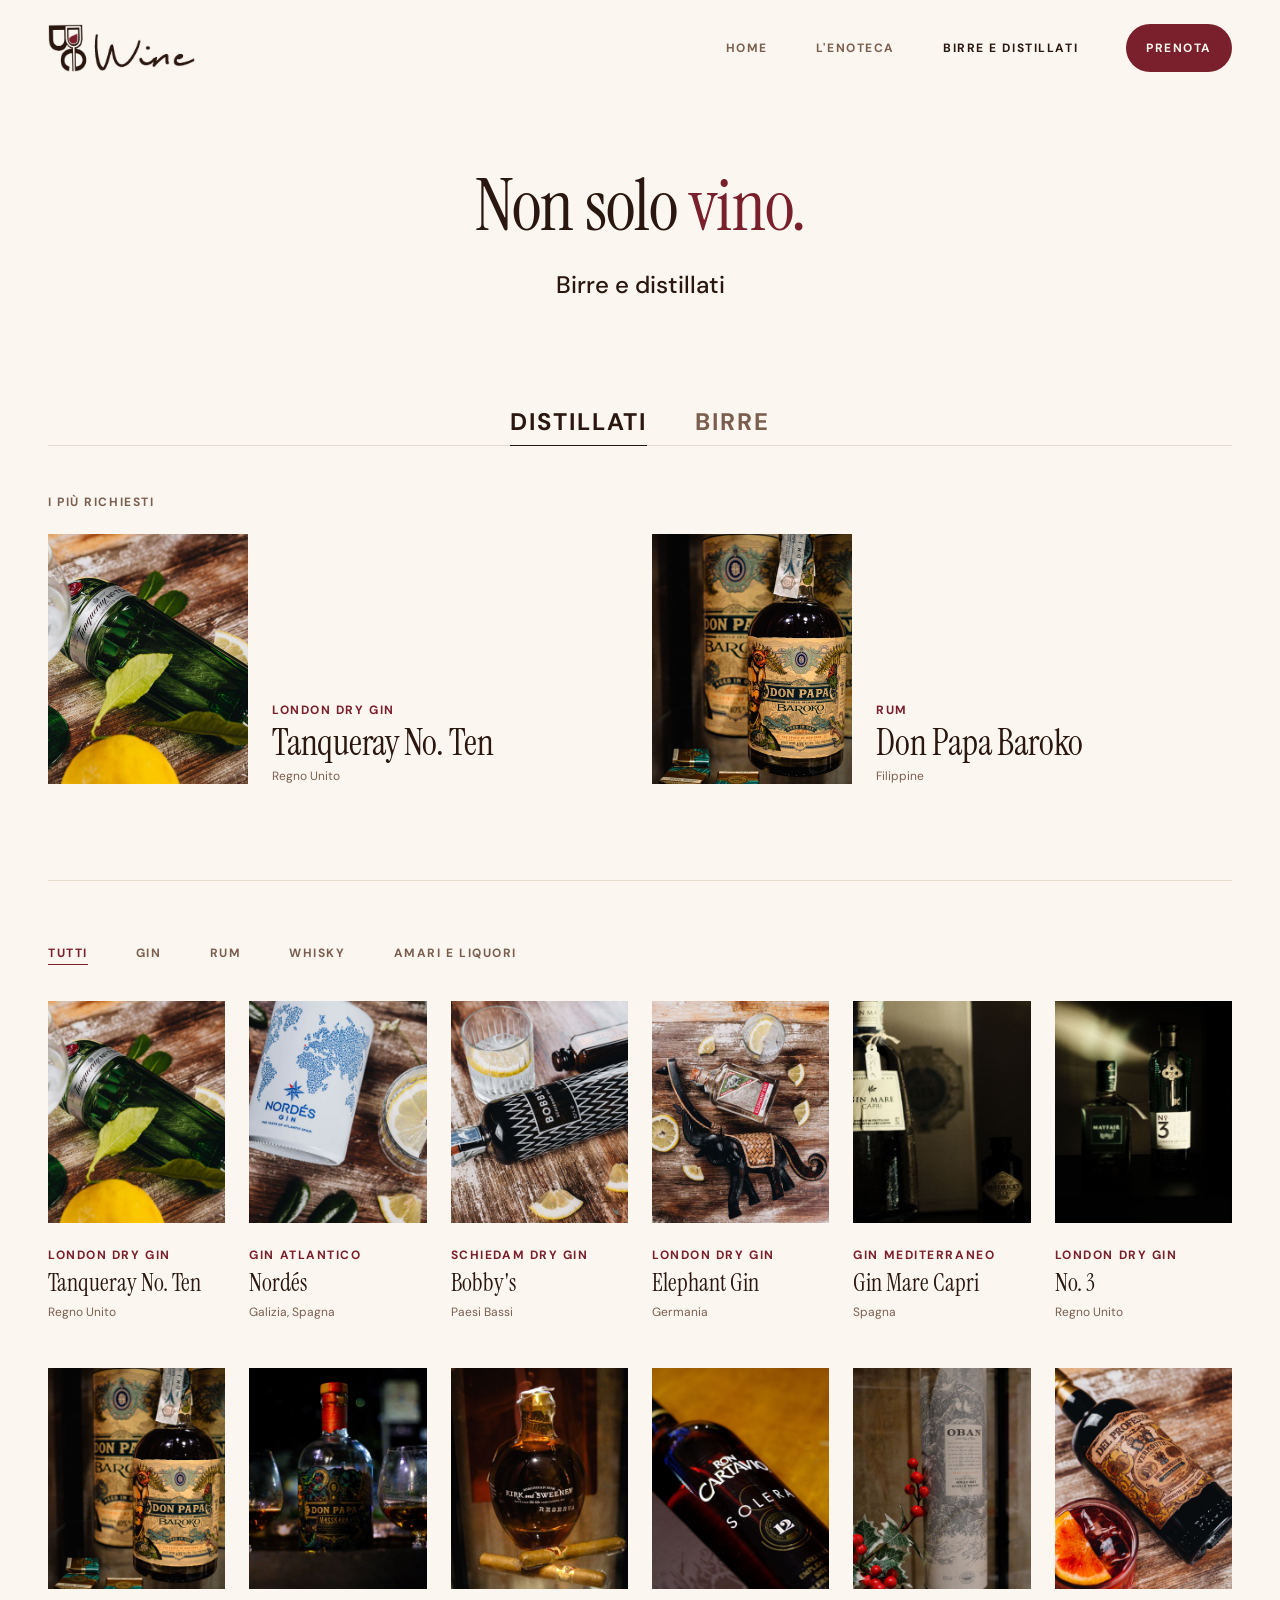
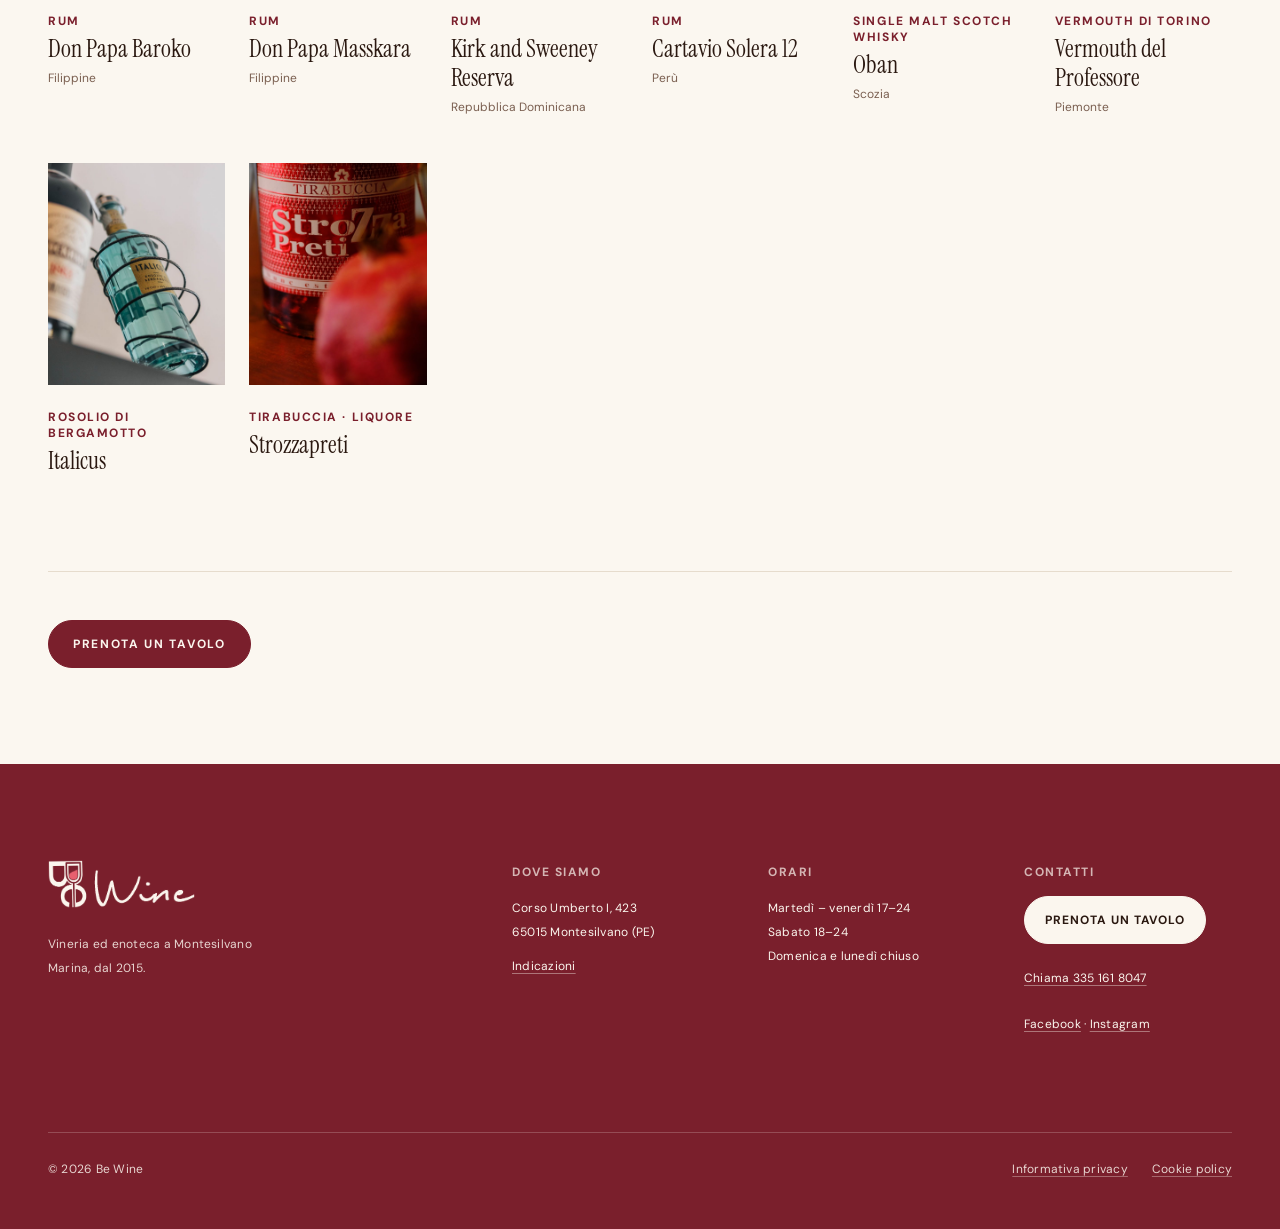
==== commit eb3668b9: "Birre e distillati: birre senza marche, distillati prima, niente note di lavoro Birre: tolte Menabre" ====
--- a/hero-demo/birre-distillati.html
+++ b/hero-demo/birre-distillati.html
@@ -6,11 +6,11 @@
 <!-- Demo in attesa di conferma del titolare: fuori dai motori di ricerca -->
 <meta name="robots" content="noindex, nofollow">
 <title>Birre e distillati · Be Wine, Montesilvano</title>
-<meta name="description" content="Gin, rum, whisky, amari e birre in bottiglia da Be Wine, a Montesilvano Marina.">
+<meta name="description" content="Birre bionde, bianche, rosse, scure, weisse e artigianali, gin, rum, whisky e amari da Be Wine, a Montesilvano Marina.">
 <link rel="preconnect" href="https://fonts.googleapis.com">
 <link rel="preconnect" href="https://fonts.gstatic.com" crossorigin>
 <link href="https://fonts.googleapis.com/css2?family=DM+Sans:wght@500;700&family=Instrument+Serif&display=swap" rel="stylesheet">
-<link rel="stylesheet" href="css/sito.css?v=59">
+<link rel="stylesheet" href="css/sito.css?v=72">
 </head>
 <body>
   <header class="page-head page-head--light">
@@ -32,9 +32,7 @@
 
   <main>
     <div class="section bd">
-      <p class="draft-note">Bottiglie prese dalle foto del fotografo, birre provvisorie: elenco da confermare col titolare.</p>
-
-      <!-- Due schede: se ne vede una alla volta. Quella aperta si legge dall'indirizzo (#distillati, #birre). -->
+      <!-- Due schede: se ne vede una alla volta. Quella aperta si legge dall'indirizzo (#distillati, #birre); senza indirizzo si apre Distillati. -->
       <div class="switch" role="tablist" aria-label="Distillati o birre">
         <a class="nav__link switch__tab" role="tab" id="tab-distillati" href="#distillati" data-tab="distillati" aria-controls="scheda-distillati" aria-selected="true">Distillati</a>
         <a class="nav__link switch__tab" role="tab" id="tab-birre" href="#birre" data-tab="birre" aria-controls="scheda-birre" aria-selected="false" tabindex="-1">Birre</a>
@@ -48,7 +46,7 @@
         </div>
         <div class="bd__block" data-blocco>
           <div class="bd__head">
-            <h2 class="label">Scaffale</h2>
+            <h2 class="visually-hidden">Scaffale</h2>
             <div class="filters" role="group" aria-label="Tipo di distillato" data-filtri></div>
           </div>
           <ul class="grid grid--products grid--small" data-scaffale></ul>
@@ -59,8 +57,9 @@
         </div>
       </section>
 
+      <!-- Birre: niente marche, una riga per tipo (nome e frase), dall'elenco BIRRE -->
       <section class="panel" role="tabpanel" id="scheda-birre" aria-labelledby="tab-birre" data-pannello="birre" hidden>
-        <ul class="rows" data-birre></ul>
+        <ul class="rows rows--birre" data-birre></ul>
       </section>
 
       <div class="cantine__cta">
@@ -104,7 +103,7 @@
       </div>
     </div>
     <div class="footer__legal">
-      <p>© 2026 Be Wine · P. IVA da inserire</p>
+      <p>© 2026 Be Wine</p>
       <nav aria-label="Note legali">
         <a class="footer__link" href="#privacy">Informativa privacy</a>
         <a class="footer__link" href="#cookie">Cookie policy</a>
@@ -112,9 +111,9 @@
     </div>
   </footer>
 
-<script src="js/sito.js?v=29"></script>
-<script src="js/prodotti.js?v=30"></script>
-<script src="js/birre-distillati.js?v=1"></script>
+<script src="js/sito.js?v=30"></script>
+<script src="js/prodotti.js?v=34"></script>
+<script src="js/birre-distillati.js?v=5"></script>
 <script src="js/prenota.js?v=3"></script>
 </body>
 </html>
--- a/hero-demo/css/sito.css
+++ b/hero-demo/css/sito.css
@@ -226,23 +226,85 @@
   font-weight: 500;
 }
 
-/* Chi siamo: foto a lato, testo accanto */
-.about {
+/* Chi siamo: struttura presa dal riferimento (Agence Van den Abeele, sotto la hero).
+   Niente titolo a lato: un paragrafo in alto, poi tre voci, ognuna con una parola grande,
+   una frase breve e una foto piccola inclinata con un cartoncino chiaro dietro. Tasto al centro. */
+.about { max-width: 1440px; margin: 0 auto; }
+.about__inner { max-width: 1000px; margin: 0 auto; }
+/* titolo della sezione alla misura degli altri titoli (88 px su computer, 44 su telefono) */
+.about__title { margin-bottom: var(--u4); }
+.about__intro {
+  max-width: 30em;
+  font-size: var(--t2);
+  line-height: 1.45;
+  font-weight: 500;
+}
+.about__list { list-style: none; margin: var(--u5) 0; }
+.about__item {
+  position: relative;
   display: grid;
-  grid-template-columns: 5fr 6fr;
-  gap: var(--u5);
+  /* foto, parola, frase: colonne uguali in tutte le voci, anche se la parola è più larga */
+  grid-template-columns: minmax(0, 26fr) minmax(0, 34fr) minmax(0, 40fr);
+  column-gap: var(--u4);
   align-items: center;
-  max-width: 1440px;
-  margin: 0 auto;
-}
-.about__photo img {
-  display: block;
-  width: 100%;
-  height: auto;
-  aspect-ratio: 830 / 1030;
-  object-fit: cover;
-}
-.about .lead { font-size: var(--t2); }
+  min-height: 184px;
+}
+.about__word {
+  grid-column: 2;
+  justify-self: end; /* una parola lunga sporge a sinistra, verso la foto, mai sulla frase */
+  font-family: var(--serif);
+  font-size: clamp(36px, 4vw, 56px); /* sempre più piccole del titolo "Chi siamo." (88 px) */
+  line-height: 1;
+  text-align: right;
+  white-space: nowrap;
+  transition: color 500ms var(--ease-out);
+}
+.about__word .fact { color: var(--wine-deep); transition: color 500ms var(--ease-out); }
+.about__note {
+  grid-column: 3;
+  max-width: 22em;
+  font-size: 17px;
+  line-height: 1.6;
+  transition: opacity 500ms var(--ease-out);
+}
+/* la foto non allarga la riga: sta a sinistra, centrata sulla sua voce, e può sporgere sopra e sotto */
+.about__photo {
+  position: absolute;
+  left: 0;
+  top: 50%;
+  translate: 0 -50%;
+  rotate: -3deg;
+  transition: opacity 600ms var(--ease-out), scale 700ms var(--ease-out);
+}
+.about__photo::before { /* cartoncino chiaro dietro, girato dall'altra parte */
+  content: "";
+  position: absolute;
+  inset: 0;
+  z-index: -1;
+  background: var(--line);
+  rotate: 5deg;
+  translate: 10px 12px;
+}
+.about__photo img { display: block; width: 100%; height: auto; object-fit: cover; }
+.about__photo--sala { width: 27%; }
+.about__photo--sala img { aspect-ratio: 3 / 2; }
+.about__photo--scaffale { width: 20%; left: 1%; rotate: 2.5deg; }
+.about__photo--scaffale img { aspect-ratio: 1; }
+.about__photo--scaffale::before { rotate: -5deg; translate: -10px 12px; }
+.about__photo--rosato { width: 20%; left: 2%; rotate: -2deg; }
+.about__photo--rosato img { aspect-ratio: 4 / 5; }
+.about__cta { justify-content: center; margin-top: 0; }
+
+/* Su computer, con lo script acceso, una voce alla volta: le altre restano chiare e senza foto */
+@media (min-width: 761px) {
+  .about--live .about__item:not(.is-active) .about__word,
+  .about--live .about__item:not(.is-active) .about__word .fact { color: #ded4c5; }
+  .about--live .about__item:not(.is-active) .about__note { opacity: .3; }
+  .about--live .about__item:not(.is-active) .about__photo { opacity: 0; scale: .94; }
+}
+@media (prefers-reduced-motion: reduce) {
+  .about__word, .about__word .fact, .about__note, .about__photo { transition: none; }
+}
 
 /* Recensioni */
 .reviews {
@@ -339,7 +401,19 @@
     --logo: 36px;
   }
   .section { padding: var(--u5) var(--u3); }
-  .about { grid-template-columns: 1fr; gap: var(--u4); }
+  /* Chi siamo su telefono: parola a sinistra, fotina a destra sulla stessa riga, frase sotto. Tutte le voci accese. */
+  .about__list { margin: var(--u4) 0; }
+  .about__title { margin-bottom: var(--u3); }
+  .about__item { grid-template-columns: 1fr auto; column-gap: var(--u3); row-gap: var(--u3); align-items: end; min-height: 0; }
+  .about__item + .about__item { margin-top: var(--u4); }
+  .about__word { grid-column: 1; grid-row: 1; justify-self: start; font-size: 32px; text-align: left; }
+  .about__note { grid-column: 1 / -1; grid-row: 2; max-width: none; font-size: 16px; }
+  .about__photo { position: relative; left: auto; top: auto; translate: none; grid-column: 2; grid-row: 1; margin-right: var(--u2); }
+  .about__photo::before { translate: 6px 7px; }
+  .about__photo--sala { width: 108px; }
+  .about__photo--scaffale { width: 78px; left: auto; }
+  .about__photo--scaffale::before { translate: -6px 7px; }
+  .about__photo--rosato { width: 70px; left: auto; }
   .footer { padding: var(--u5) var(--u3) var(--u4); }
   .footer__grid { grid-template-columns: 1fr; }
   .hero { padding: var(--u3) var(--u3) var(--u4); }
@@ -744,6 +818,30 @@
 .atlas__head { display: flex; align-items: baseline; justify-content: space-between; gap: var(--u3); margin-bottom: var(--u3); }
 .atlas__head .label { margin: 0; }
 .atlas__list { list-style: none; border-top: 1px solid var(--line); }
+.atlas__list[hidden] { display: none; }
+/* tasto "Vedi tutte" sotto le prime 4 cantine */
+.atlas__toggle {
+  display: flex;
+  align-items: center;
+  justify-content: space-between;
+  gap: var(--u2);
+  width: 100%;
+  min-height: 64px;
+  padding: 0;
+  border: 0;
+  border: 0; /* sopra c'è già la riga dell'ultima cantina */
+  background: none;
+  font: 700 var(--t1)/1 var(--sans);
+  letter-spacing: .13em;
+  text-transform: uppercase;
+  color: var(--text);
+  cursor: pointer;
+}
+.atlas__toggle[hidden] { display: none; }
+.atlas__toggle svg { width: 20px; height: 20px; fill: none; stroke: currentColor; stroke-width: 1.6; transition: transform 300ms var(--ease-out); }
+.atlas__toggle[aria-expanded="true"] svg { transform: rotate(180deg); }
+@media (hover: hover) and (pointer: fine) { .atlas__toggle:hover { color: var(--wine-deep); } }
+.atlas__toggle:focus-visible { outline: 2px solid var(--text); outline-offset: 4px; }
 .card {
   display: block;
   width: 100%;
@@ -1162,32 +1260,111 @@
 @media (min-width: 761px) and (hover: hover) and (pointer: fine) {
   .hero .bar .nav li .nav__link.nav__link--cta:hover { background: var(--wine-soft); color: var(--text); }
 }
+/* ================= Menu del telefono (11 novembre 2026), come nel riferimento =================
+   Sulla barra restano solo il logo e il tasto menu: tutto il resto è spazio vuoto.
+   Il tasto apre un menu a tutto schermo con le pagine in grande, Prenota e i contatti (js/sito.js). */
+.menu-btn, .menu { display: none; }
 @media (max-width: 760px) {
-  .bar .nav li .nav__link.nav__link--cta { min-height: 44px; padding: 0 14px; }
-  /* con Prenota a capsula la barra del telefono è più piena: logo un filo più piccolo e voci più vicine */
   .grande .hero .bar .brand img, .page-head--light .brand img { height: 30px; }
-  /* Menu a quattro voci (11 novembre 2026): su telefono non sta su una riga col logo.
-     Il logo sta da solo sopra; sotto, L'enoteca, Birre e distillati e Prenota su una riga sola,
-     centrati sulla stessa linea, Prenota in fondo a destra.
-     Home non compare: ci porta già il logo. Vale per la home e per le pagine interne. */
-  .hero .bar, .page-head--light .bar { position: relative; flex-wrap: wrap; row-gap: 0; }
-  .hero .bar .brand, .page-head--light .bar .brand { display: flex; align-items: center; min-height: 44px; }
-  .hero .bar .bar__end { width: 100%; }
-  .grande .hero .bar .nav, .page-head--light .bar .nav { width: 100%; justify-content: space-between; align-items: center; gap: var(--u2); }
-  /* tre voci su una riga: scritte un filo più piccole e mai a capo */
-  .grande .hero .bar .nav li .nav__link, .page-head--light .bar .nav li .nav__link { font-size: 13px; letter-spacing: .04em; white-space: nowrap; }
-  .page-head--light .nav li:first-child { display: none; }
-}
-
-@media (max-width: 380px) {
-  .hero .bar .nav li .nav__link, .page-head .bar .nav li .nav__link { letter-spacing: .04em; }
-  .bar .nav li .nav__link.nav__link--cta { padding: 0 12px; }
-}
-@media (max-width: 359px) {
-  /* telefoni piccolissimi: la riga del menu si stringe ancora per starci */
-  .grande .hero .bar .nav, .page-head--light .bar .nav { gap: var(--u1); }
-  .grande .hero .bar .nav li .nav__link, .page-head--light .bar .nav li .nav__link { font-size: 12px; letter-spacing: .02em; }
-  .bar .nav li .nav__link.nav__link--cta { padding: 0 10px; }
+  .hero .bar .bar__end, .page-head .bar .nav { display: none; }
+  .hero .bar, .page-head--light .bar { flex-wrap: nowrap; align-items: center; }
+
+  /* tasto menu: tre linee sottili, 44 px da toccare, attaccato al bordo destro come il logo al sinistro */
+  .menu-btn {
+    display: grid;
+    place-content: center;
+    gap: 6px;
+    width: 44px;
+    height: 44px;
+    margin-right: -9px;
+    padding: 0;
+    border: 0;
+    background: none;
+    color: var(--text);
+    cursor: pointer;
+    -webkit-tap-highlight-color: transparent;
+  }
+  .menu-btn span { display: block; width: 26px; height: 1.5px; background: currentColor; transition: transform 160ms var(--ease-out); }
+  .menu-btn:active span { transform: scaleX(.8); }
+  .menu-btn:focus-visible, .menu__chiudi:focus-visible { outline: 2px solid var(--text); outline-offset: 2px; }
+
+  /* il menu aperto: crema pieno, voci grandi in serif, contatti piccoli sotto */
+  .menu[open] {
+    position: fixed;
+    inset: 0;
+    z-index: 80;
+    display: flex;
+    flex-direction: column;
+    width: 100%;
+    max-width: none;
+    height: 100%;
+    max-height: none;
+    margin: 0;
+    padding: 0 var(--u3) calc(var(--u4) + env(safe-area-inset-bottom));
+    border: 0;
+    background: var(--cream);
+    color: var(--text);
+    overflow-y: auto;
+    overscroll-behavior: contain;
+    animation: menu-in 240ms var(--ease-out);
+  }
+  .menu::backdrop { background: transparent; }
+  html.menu-aperto { overflow: hidden; }
+
+  /* la riga in alto cade esattamente dove stava la barra: la X prende il posto delle tre linee */
+  .menu__top { display: flex; align-items: center; justify-content: space-between; min-height: 44px; margin-top: var(--menu-su, var(--u2)); }
+  .menu__brand { display: block; line-height: 0; }
+  .menu__brand img { display: block; height: 30px; width: auto; }
+  .menu__chiudi {
+    position: relative;
+    width: 44px;
+    height: 44px;
+    margin-right: -9px;
+    padding: 0;
+    border: 0;
+    background: none;
+    color: var(--text);
+    cursor: pointer;
+    -webkit-tap-highlight-color: transparent;
+  }
+  .menu__chiudi span { position: absolute; left: 9px; top: 21px; width: 26px; height: 1.5px; background: currentColor; }
+  .menu__chiudi span:first-child { transform: rotate(45deg); }
+  .menu__chiudi span:last-child { transform: rotate(-45deg); }
+
+  .menu__voci { display: flex; flex-direction: column; margin-top: var(--u5); }
+  .menu__voce {
+    display: block;
+    padding: var(--u1) 0;
+    font-family: var(--serif);
+    font-size: 44px;
+    line-height: 1.05;
+    color: var(--text);
+    text-decoration: none;
+    animation: menu-voce 420ms var(--ease-out) both;
+    animation-delay: calc(60ms + var(--i, 0) * 50ms);
+  }
+  .menu__voce[aria-current="page"] { color: var(--wine-deep); }
+  .menu__voce:active { color: var(--wine-deep); }
+
+  .menu__prenota.btn { align-self: flex-start; min-height: 52px; margin-top: var(--u4); padding: 0 28px; font-size: 13px; animation: menu-voce 420ms var(--ease-out) 260ms both; }
+
+  .menu__altro { display: flex; flex-direction: column; margin-top: auto; padding-top: var(--u4); list-style: none; font-size: 15px; animation: menu-voce 420ms var(--ease-out) 320ms both; }
+  .menu__altro a { display: inline-flex; align-items: center; min-height: 40px; color: var(--muted); text-decoration: underline; text-decoration-color: var(--line); text-underline-offset: 4px; }
+  .menu__altro a:active { color: var(--text); }
+  .menu__dove { margin-top: var(--u2); font-size: 13px; line-height: 1.6; color: var(--muted); }
+}
+@media (max-width: 760px) and (max-height: 680px) {
+  /* telefoni bassi: meno aria sopra le voci, così il menu sta tutto in una schermata */
+  .menu__voci { margin-top: var(--u4); }
+  .menu__voce { font-size: 38px; padding: 2px 0; }
+  .menu__prenota.btn { margin-top: var(--u3); }
+  .menu__altro { padding-top: var(--u3); }
+  .menu__altro a { min-height: 36px; }
+}
+@keyframes menu-in { from { opacity: 0; } }
+@keyframes menu-voce { from { opacity: 0; transform: translateY(12px); } }
+@media (prefers-reduced-motion: reduce) {
+  .menu[open], .menu__voce, .menu__prenota.btn, .menu__altro { animation: none; }
 }
 
 /* Tasto pieno vino (anche nel modulo Prenota) */
@@ -1296,11 +1473,11 @@
 .bd__head { display: flex; flex-wrap: wrap; align-items: center; justify-content: space-between; gap: 0 var(--u4); margin-bottom: var(--u3); }
 .bd__head .label, .bd__head .filters { margin-bottom: 0; }
 
-/* I più richiesti: foto grande e nome a 48 px, due per riga */
+/* I più richiesti: due per riga, foto larga 200 px e nome a 36 px (rimpiccioliti il 15 novembre 2026) */
 .feature { list-style: none; display: grid; grid-template-columns: repeat(2, 1fr); gap: var(--u4) var(--u3); }
-.feature__item { display: grid; grid-template-columns: 7fr 5fr; gap: var(--u3); align-items: end; }
+.feature__item { display: grid; grid-template-columns: 200px 1fr; gap: var(--u3); align-items: end; }
 .feature__photo { margin-bottom: 0; }
-.feature__name { margin-top: var(--u1); font: 400 var(--t4)/1.05 var(--serif); letter-spacing: -.005em; }
+.feature__name { margin-top: var(--u1); font: 400 36px/1.05 var(--serif); letter-spacing: -.005em; }
 @media (hover: hover) and (pointer: fine) {
   .feature__item:hover .feature__photo img { transform: scale(1.04); }
 }
@@ -1308,7 +1485,7 @@
 /* Scaffale: le bottiglie rientrano una dopo l'altra a ogni cambio di filtro */
 .grid--products li.is-entering { animation: card-in 380ms cubic-bezier(.16, 1, .3, 1) calc(var(--i) * 40ms) both; }
 
-/* Liste scritte, senza foto: birre (nome, birrificio, stile, formato) e cocktail (nome, ingredienti) */
+/* Liste scritte, senza foto: birre (tipo e frase) e cocktail (nome, ingredienti) */
 .rows { list-style: none; border-top: 1px solid var(--line); }
 .row { display: grid; grid-template-columns: 1fr 1fr; gap: var(--u2) var(--u3); align-items: end; padding: var(--u3) 0; border-bottom: 1px solid var(--line); }
 /* l'ultima riga non ha il filo: sotto c'è già quello del tasto Prenota */
@@ -1322,9 +1499,12 @@
 .row__meta { font: 700 var(--t1)/1.8 var(--sans); letter-spacing: .13em; text-transform: uppercase; color: var(--muted); }
 .row__side { display: block; }
 .row__text { display: block; margin-bottom: var(--u1); font-size: var(--t2); line-height: 1.4; font-weight: 500; }
+/* Birre: il punto dopo il nome è color vino, come nei titoli. Nessun effetto al passaggio del puntatore. */
+.row__name .fact { color: var(--wine-deep); }
 
 @media (max-width: 1000px) {
-  .feature__item { grid-template-columns: 1fr; }
+  .feature__item { grid-template-columns: 140px 1fr; }
+  .feature__name { font-size: 28px; }
 }
 @media (max-width: 760px) {
   .switch { gap: var(--u3); margin-bottom: var(--u3); }
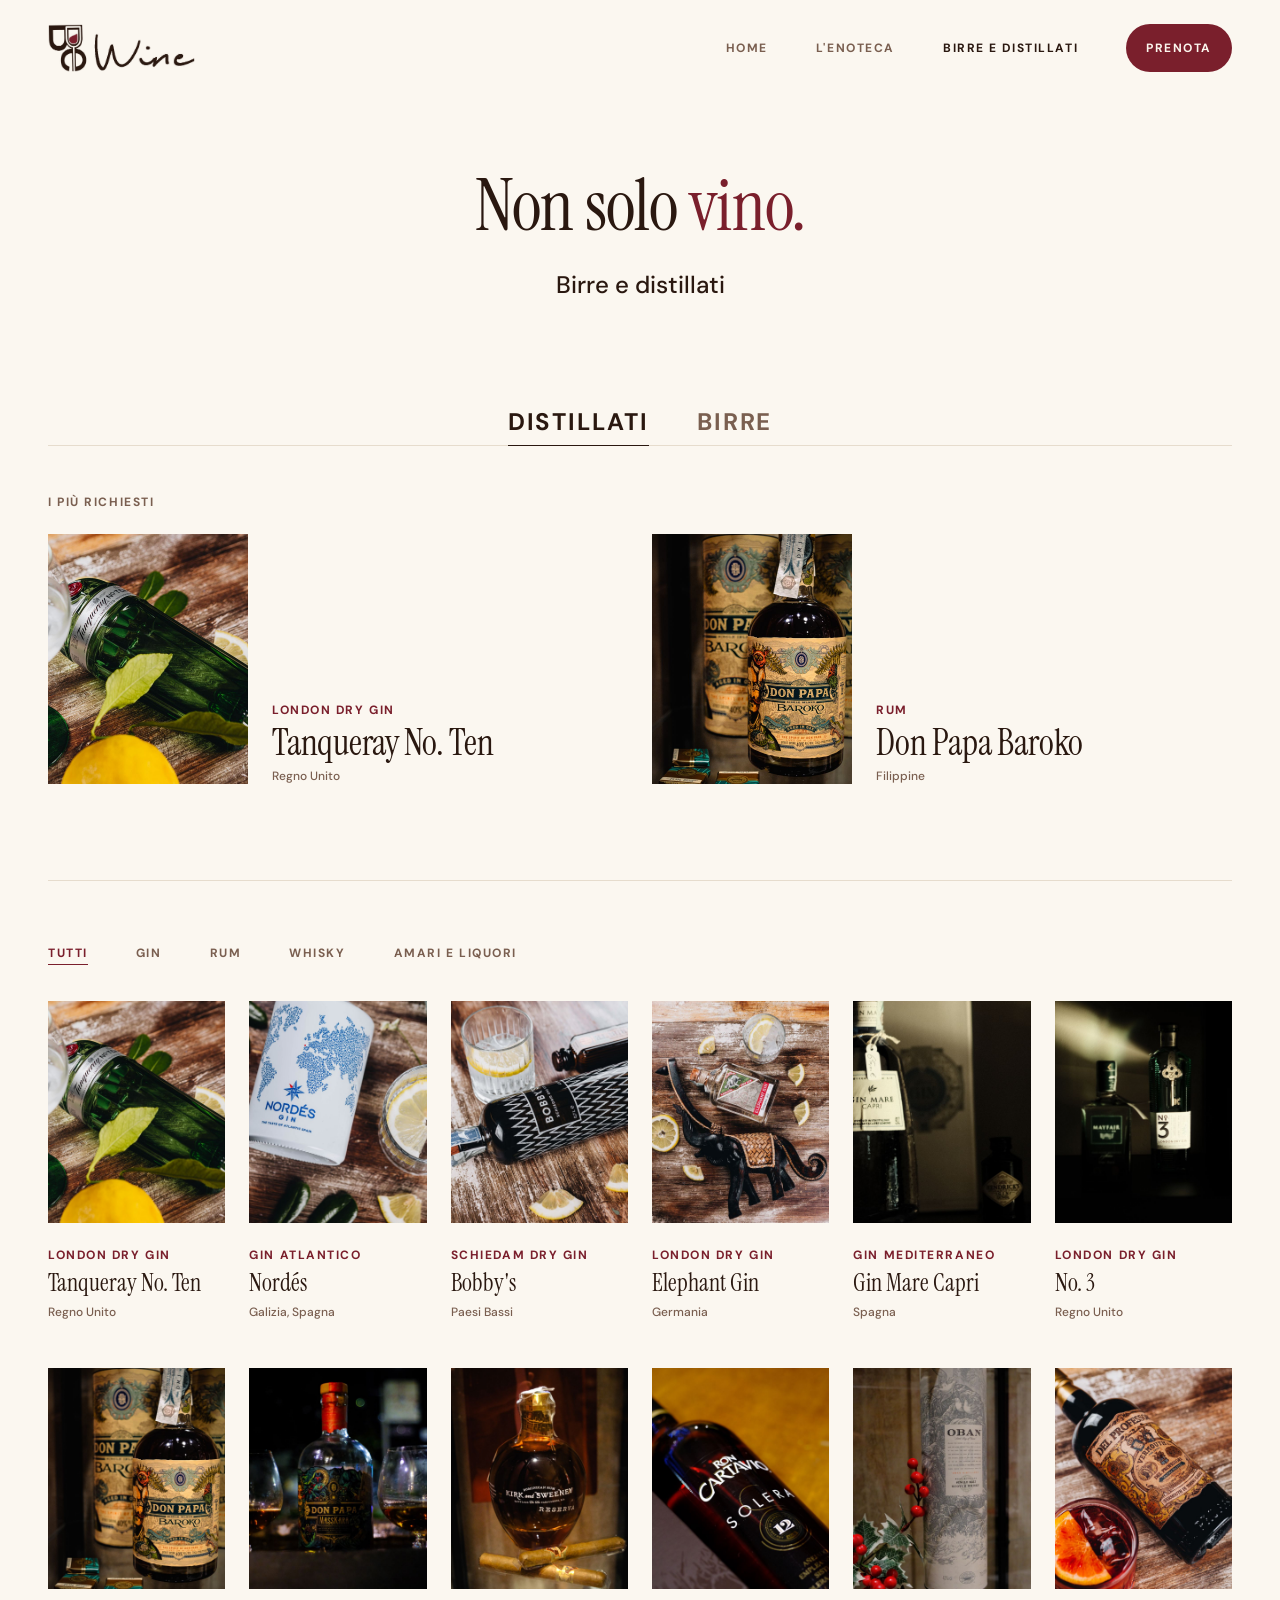
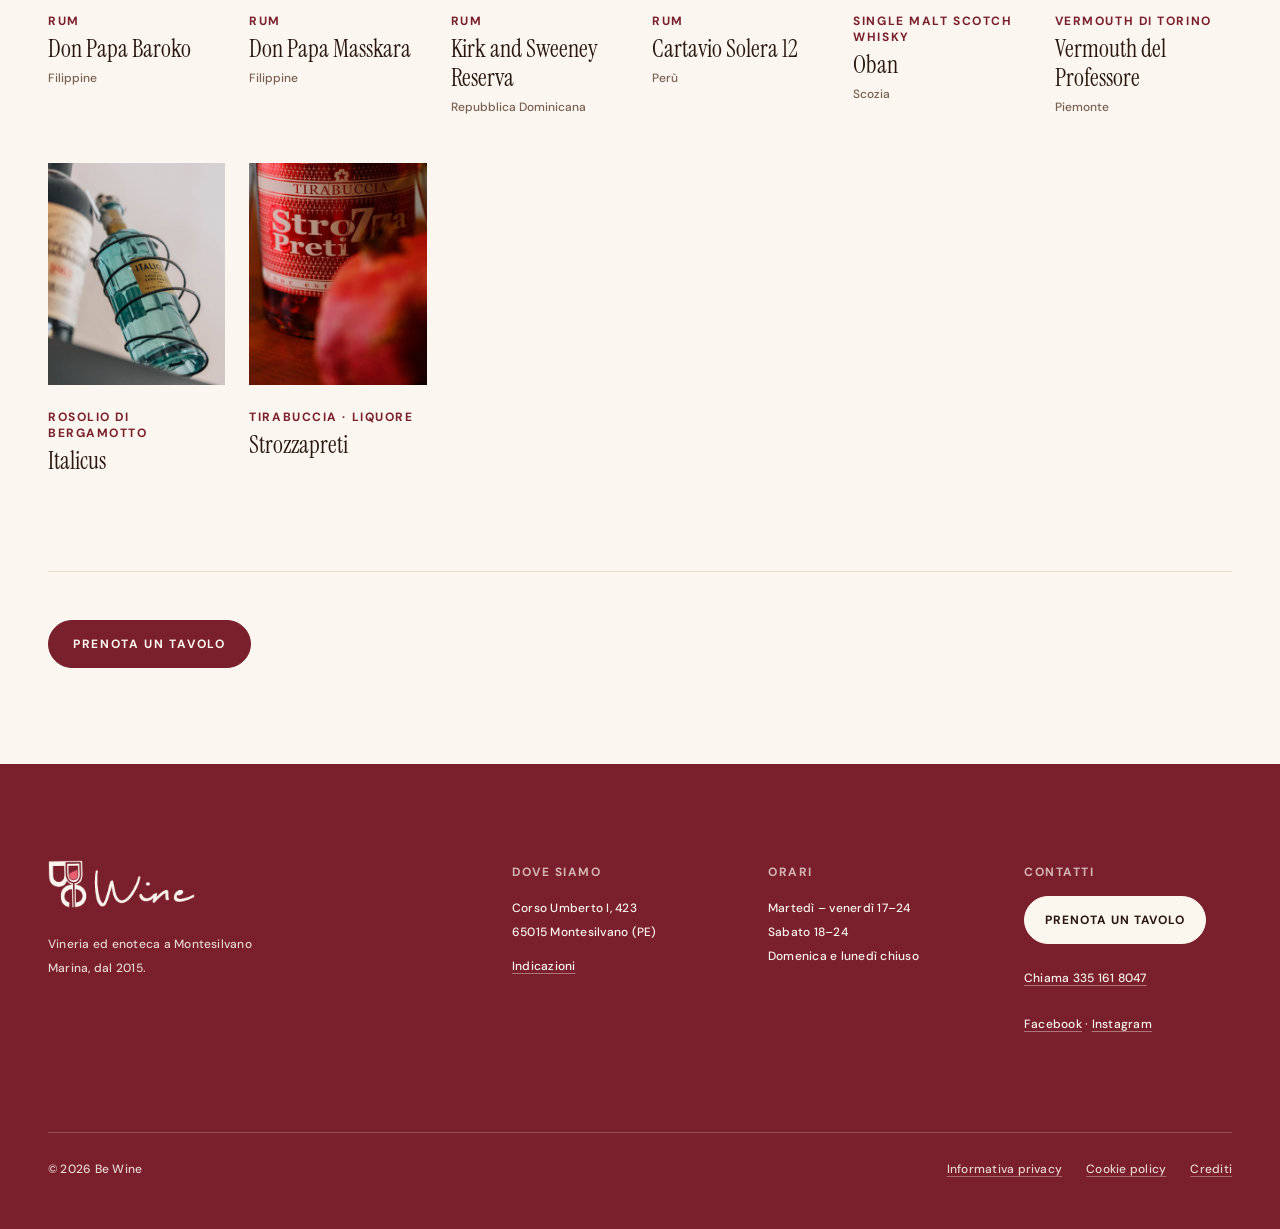
==== commit c84999bb: "Sicurezza e regole: caratteri in casa, privacy e cookie, tastiera, contrasti - vercel.json: Content-" ====
--- a/hero-demo/birre-distillati.html
+++ b/hero-demo/birre-distillati.html
@@ -7,21 +7,24 @@
 <meta name="robots" content="noindex, nofollow">
 <title>Birre e distillati · Be Wine, Montesilvano</title>
 <meta name="description" content="Birre bionde, bianche, rosse, scure, weisse e artigianali, gin, rum, whisky e amari da Be Wine, a Montesilvano Marina.">
-<link rel="preconnect" href="https://fonts.googleapis.com">
-<link rel="preconnect" href="https://fonts.gstatic.com" crossorigin>
-<link href="https://fonts.googleapis.com/css2?family=DM+Sans:wght@500;700&family=Instrument+Serif&display=swap" rel="stylesheet">
-<link rel="stylesheet" href="css/sito.css?v=72">
+<!-- Caratteri dal sito (cartella font/), non da Google Fonts: nessun dato dei visitatori esce dal sito -->
+<link rel="preload" href="font/dm-sans-latin.woff2" as="font" type="font/woff2" crossorigin>
+<link rel="preload" href="font/instrument-serif-latin.woff2" as="font" type="font/woff2" crossorigin>
+<link rel="stylesheet" href="css/sito.css?v=73">
 </head>
 <body>
+  <a class="skip" href="#contenuto">Vai al contenuto</a>
   <header class="page-head page-head--light">
     <div class="bar">
       <a class="brand" href="index.html"><img src="img/logo-scuro.png" alt="Be Wine" width="776" height="254"></a>
-      <ul class="nav">
-        <li><a class="nav__link" href="index.html">Home</a></li>
-        <li><a class="nav__link" href="enoteca.html">L'enoteca</a></li>
-        <li><a class="nav__link" href="birre-distillati.html" aria-current="page">Birre e distillati</a></li>
-        <li><a class="nav__link nav__link--cta" href="https://wa.me/393351618047?text=Buonasera%2C%20vorrei%20prenotare%20un%20tavolo%20da%20Be%20Wine%20per%20" target="_blank" rel="noopener">Prenota</a></li>
-      </ul>
+      <nav class="bar__end" aria-label="Menu principale">
+        <ul class="nav">
+          <li><a class="nav__link" href="index.html">Home</a></li>
+          <li><a class="nav__link" href="enoteca.html">L'enoteca</a></li>
+          <li><a class="nav__link" href="birre-distillati.html" aria-current="page">Birre e distillati</a></li>
+          <li><a class="nav__link nav__link--cta" href="https://wa.me/393351618047?text=Buonasera%2C%20vorrei%20prenotare%20un%20tavolo%20da%20Be%20Wine%20per%20" target="_blank" rel="noopener">Prenota</a></li>
+        </ul>
+      </nav>
     </div>
     <div class="page-head__copy">
       <!-- Titolo e sottotitolo approvati il 10 novembre 2026 -->
@@ -30,7 +33,7 @@
     </div>
   </header>
 
-  <main>
+  <main id="contenuto" tabindex="-1">
     <div class="section bd">
       <!-- Due schede: se ne vede una alla volta. Quella aperta si legge dall'indirizzo (#distillati, #birre); senza indirizzo si apre Distillati. -->
       <div class="switch" role="tablist" aria-label="Distillati o birre">
@@ -103,17 +106,19 @@
       </div>
     </div>
     <div class="footer__legal">
+      <!-- Prima di pubblicare: dopo "Be Wine" vanno ragione sociale e partita IVA (obbligatori), es. "© 2026 Be Wine di … · P. IVA …" -->
       <p>© 2026 Be Wine</p>
       <nav aria-label="Note legali">
-        <a class="footer__link" href="#privacy">Informativa privacy</a>
-        <a class="footer__link" href="#cookie">Cookie policy</a>
+        <a class="footer__link" href="privacy.html">Informativa privacy</a>
+        <a class="footer__link" href="privacy.html#cookie">Cookie policy</a>
+        <a class="footer__link" href="privacy.html#crediti">Crediti</a>
       </nav>
     </div>
   </footer>
 
-<script src="js/sito.js?v=30"></script>
-<script src="js/prodotti.js?v=34"></script>
-<script src="js/birre-distillati.js?v=5"></script>
-<script src="js/prenota.js?v=3"></script>
+<script src="js/sito.js?v=31"></script>
+<script src="js/prodotti.js?v=35"></script>
+<script src="js/birre-distillati.js?v=6"></script>
+<script src="js/prenota.js?v=4"></script>
 </body>
 </html>
--- a/hero-demo/css/sito.css
+++ b/hero-demo/css/sito.css
@@ -1,4 +1,42 @@
 /* Be Wine: stili comuni a tutte le pagine */
+
+/* Caratteri: i file stanno nella cartella font/ del sito (15 novembre 2026), non più su Google Fonts.
+   Così nessun dato dei visitatori va a Google e non serve il banner dei cookie.
+   DM Sans e Instrument Serif, licenza libera SIL OFL. "latin" basta per l'italiano; "latin-ext" si scarica
+   solo se sulla pagina c'è una lettera che lo richiede (per esempio ć o ž). */
+@font-face {
+  font-family: "DM Sans";
+  font-style: normal;
+  font-weight: 500 700;
+  font-display: swap;
+  src: url("../font/dm-sans-latin.woff2") format("woff2");
+  unicode-range: U+0000-00FF, U+0131, U+0152-0153, U+02BB-02BC, U+02C6, U+02DA, U+02DC, U+0304, U+0308, U+0329, U+2000-206F, U+20AC, U+2122, U+2191, U+2193, U+2212, U+2215, U+FEFF, U+FFFD;
+}
+@font-face {
+  font-family: "DM Sans";
+  font-style: normal;
+  font-weight: 500 700;
+  font-display: swap;
+  src: url("../font/dm-sans-latin-ext.woff2") format("woff2");
+  unicode-range: U+0100-02BA, U+02BD-02C5, U+02C7-02CC, U+02CE-02D7, U+02DD-02FF, U+0304, U+0308, U+0329, U+1D00-1DBF, U+1E00-1E9F, U+1EF2-1EFF, U+2020, U+20A0-20AB, U+20AD-20C4, U+2113, U+2C60-2C7F, U+A720-A7FF;
+}
+@font-face {
+  font-family: "Instrument Serif";
+  font-style: normal;
+  font-weight: 400;
+  font-display: swap;
+  src: url("../font/instrument-serif-latin.woff2") format("woff2");
+  unicode-range: U+0000-00FF, U+0131, U+0152-0153, U+02BB-02BC, U+02C6, U+02DA, U+02DC, U+0304, U+0308, U+0329, U+2000-206F, U+20AC, U+2122, U+2191, U+2193, U+2212, U+2215, U+FEFF, U+FFFD;
+}
+@font-face {
+  font-family: "Instrument Serif";
+  font-style: normal;
+  font-weight: 400;
+  font-display: swap;
+  src: url("../font/instrument-serif-latin-ext.woff2") format("woff2");
+  unicode-range: U+0100-02BA, U+02BD-02C5, U+02C7-02CC, U+02CE-02D7, U+02DD-02FF, U+0304, U+0308, U+0329, U+1D00-1DBF, U+1E00-1E9F, U+1EF2-1EFF, U+2020, U+20A0-20AB, U+20AD-20C4, U+2113, U+2C60-2C7F, U+A720-A7FF;
+}
+
 :root {
   --ink: #fbf6ee;
   --wine: #e8606f;
@@ -8,6 +46,7 @@
   --text: #2a1810;
   --muted: #7a5f50;
   --line: #e6dccd;
+  --line-strong: #958070; /* bordo dei campi da compilare: si deve vedere (contrasto 3,5 sul crema) */
   --dark: #1b0f09;
   --shade: 22, 12, 7;
   --serif: "Instrument Serif", Georgia, serif;
@@ -32,6 +71,27 @@
 * { box-sizing: border-box; margin: 0; padding: 0; }
 html, body { background: var(--dark); }
 body { font-family: var(--sans); color: var(--ink); }
+
+/* Chi usa la tastiera: il primo Tab mostra "Vai al contenuto", che salta il menu.
+   Sta fuori dallo schermo finché non riceve il fuoco. */
+.skip {
+  position: absolute;
+  left: var(--u2);
+  top: var(--u2);
+  z-index: 100;
+  padding: var(--u2) var(--u3);
+  background: var(--cream);
+  color: var(--text);
+  font: 700 14px/1.2 var(--sans);
+  text-decoration: underline;
+  transform: translateY(-200%);
+}
+.skip:focus { transform: none; outline: 2px solid var(--text); outline-offset: 2px; }
+/* il contenuto riceve il fuoco quando ci si salta: nessun riquadro attorno a tutta la pagina */
+#contenuto:focus { outline: none; }
+/* Quando il fuoco arriva su un elemento, la barra rapida (in alto su computer, in basso su telefono) non lo copre */
+html { scroll-padding-top: 96px; }
+@media (max-width: 760px) { html { scroll-padding-top: 0; scroll-padding-bottom: 96px; } }
 
 .hero {
   position: relative;
@@ -198,6 +258,10 @@
 .btn:hover, .btn:focus-visible { background: var(--wine); border-color: var(--wine); color: var(--dark); outline: none; }
 .btn--dark { border-color: var(--text); color: var(--text); }
 .btn--dark:hover, .btn--dark:focus-visible { background: var(--wine-deep); border-color: var(--wine-deep); color: var(--ink); }
+/* Fuoco da tastiera: un contorno staccato dal tasto, perché il solo cambio di colore non basta
+   (sul tasto pieno vino quasi non si vedeva). Scuro sul crema, chiaro sul piede vino e sulla foto. */
+.btn:focus-visible { outline: 2px solid var(--text); outline-offset: 3px; }
+.footer .btn:focus-visible, .hero .btn:focus-visible { outline-color: var(--ink); }
 
 /* ---------- Sotto la hero: fondo crema chiarissimo ---------- */
 main { background: var(--cream); color: var(--text); }
@@ -297,9 +361,11 @@
 
 /* Su computer, con lo script acceso, una voce alla volta: le altre restano chiare e senza foto */
 @media (min-width: 761px) {
+  /* Voci spente ma leggibili (15 novembre 2026): parola a contrasto 3,3 e frase a 4,7 sul crema.
+     Prima erano #ded4c5 e opacità .3 (contrasto 1,4 e 1,9): per tornare a quell'effetto basta rimettere quei due valori. */
   .about--live .about__item:not(.is-active) .about__word,
-  .about--live .about__item:not(.is-active) .about__word .fact { color: #ded4c5; }
-  .about--live .about__item:not(.is-active) .about__note { opacity: .3; }
+  .about--live .about__item:not(.is-active) .about__word .fact { color: #9b8573; }
+  .about--live .about__item:not(.is-active) .about__note { opacity: .62; }
   .about--live .about__item:not(.is-active) .about__photo { opacity: 0; scale: .94; }
 }
 @media (prefers-reduced-motion: reduce) {
@@ -325,7 +391,8 @@
   padding-top: var(--u3);
   border-top: 2px solid var(--wine-deep);
 }
-.review__stars { font-size: var(--t1); letter-spacing: .2em; color: #c8962e; }
+/* oro più scuro: sul crema il vecchio #c8962e aveva contrasto 2,5, questo 4,9 */
+.review__stars { font-size: var(--t1); letter-spacing: .2em; color: #8f6510; }
 .review__off { color: var(--line); }
 .review__quote {
   margin: var(--u3) 0;
@@ -1025,6 +1092,10 @@
   box-decoration-break: clone;
   animation: mark-in 700ms cubic-bezier(.16, 1, .3, 1) calc(400ms + var(--k) * 180ms) both;
 }
+/* l'ordine dei segni sta qui e non nella pagina: così le regole di sicurezza possono vietare gli stili scritti nell'HTML */
+.page-head h1 .mark { --k: 0; }
+.page-head h1 .mark:nth-of-type(2) { --k: 1; }
+.page-head h1 .mark:nth-of-type(3) { --k: 2; }
 @keyframes mark-in { from { background-size: 0% .34em; } }
 @media (prefers-reduced-motion: reduce) { .page-head h1 .mark { animation: none; } }
 
@@ -1171,7 +1242,7 @@
   width: 100%;
   min-height: 48px;
   padding: 0 var(--u2);
-  border: 1px solid var(--line);
+  border: 1px solid var(--line-strong);
   border-radius: 0;
   background: #fff;
   font: 500 16px/1.2 var(--sans); /* 16 px: su iPhone sotto questa misura la pagina si ingrandisce */
@@ -1207,7 +1278,7 @@
   justify-content: center;
   min-height: 56px;
   padding: var(--u1);
-  border: 1px solid var(--line);
+  border: 1px solid var(--line-strong);
   background: #fff;
   font-size: 13px;
   line-height: 1.3;
@@ -1228,7 +1299,8 @@
 .btn--pieno { background: var(--wine-deep); border-color: var(--wine-deep); color: var(--ink); }
 .btn--pieno:hover, .btn--pieno:focus-visible { background: #5e1621; border-color: #5e1621; color: var(--ink); }
 .prenota__invia { width: 100%; justify-content: center; min-height: 56px; cursor: pointer; font-family: var(--sans); }
-.prenota__nota { margin-top: var(--u2); font-size: 14px; color: var(--muted); text-align: center; }
+.prenota__nota { margin-top: var(--u2); font-size: 14px; line-height: 1.5; color: var(--muted); text-align: center; }
+.prenota__nota a { color: inherit; text-underline-offset: 3px; }
 
 @media (max-width: 760px) {
   .sheet--prenota { padding: var(--u3); }
@@ -1521,3 +1593,28 @@
 
 /* Scheda della cantina: bottiglia ancora senza foto (10 novembre 2026) */
 .sheet__nofoto { display: block; width: 80px; height: 100px; flex: none; background: #efe6d8; }
+
+/* ================= Pagina Privacy e cookie (15 novembre 2026) =================
+   Solo testo: una colonna stretta, titoli in serif col punto color vino come nel resto del sito,
+   titoletti come le etichette, un filo chiaro tra una parte e l'altra. */
+.legale { max-width: 1440px; margin: 0 auto; }
+.legale__inner { max-width: 44em; margin: 0 auto; font-size: 17px; line-height: 1.6; }
+.legale .label { margin-bottom: var(--u3); }
+.legale__part { padding: var(--u4) 0; border-top: 1px solid var(--line); }
+.legale__part:last-child { padding-bottom: 0; }
+.legale h2 { font: 400 var(--t4)/1.05 var(--serif); letter-spacing: -.005em; }
+.legale h2 .fact { color: var(--wine-deep); }
+.legale h2 + p, .legale h2 + ul { margin-top: var(--u3); }
+.legale h3 {
+  margin: var(--u3) 0 var(--u1);
+  font: 700 var(--t1)/1.4 var(--sans);
+  letter-spacing: .13em;
+  text-transform: uppercase;
+  color: var(--muted);
+}
+.legale p + p { margin-top: var(--u2); }
+.legale ul { padding-left: 1.2em; }
+.legale li + li { margin-top: var(--u1); }
+.legale a { color: var(--text); text-decoration: underline; text-decoration-color: var(--line-strong); text-underline-offset: 3px; }
+.legale a:hover { text-decoration-color: var(--text); }
+@media (max-width: 760px) { .legale__inner { font-size: 16px; } }
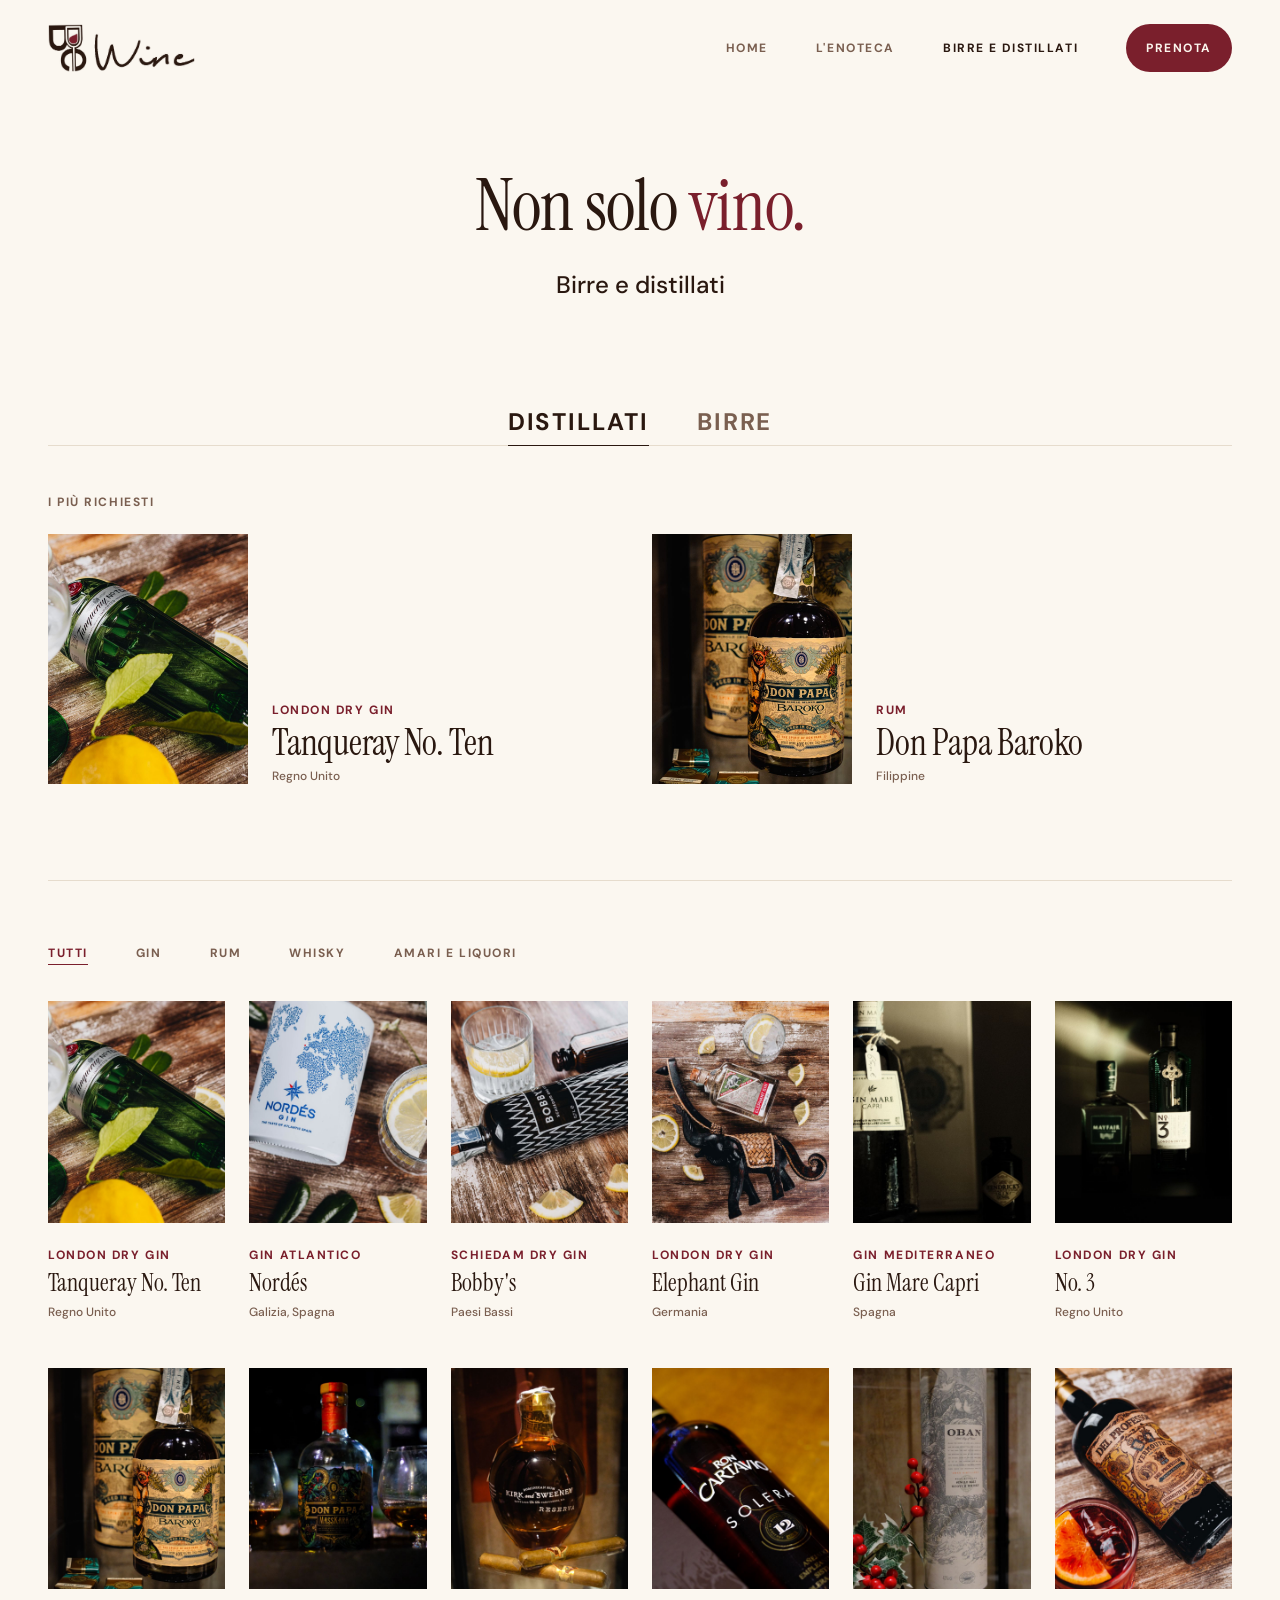
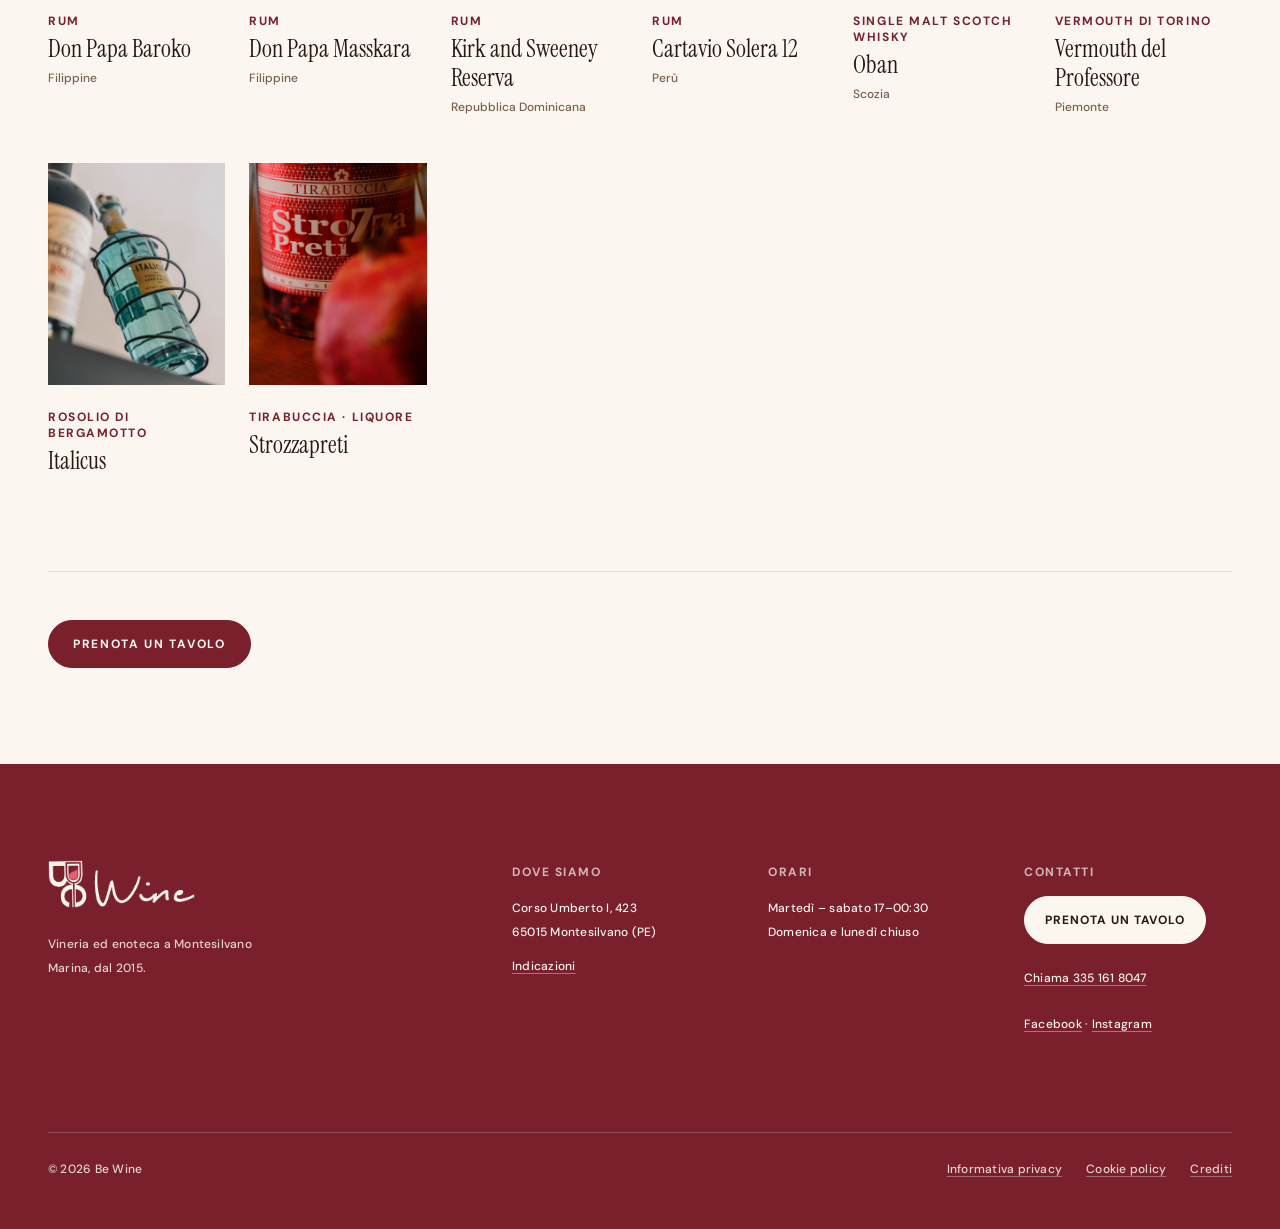
==== commit 2a3cc641: "Testi formali, orari confermati, privacy in forma impersonale - Orari confermati dal titolare: marte" ====
--- a/hero-demo/birre-distillati.html
+++ b/hero-demo/birre-distillati.html
@@ -96,7 +96,7 @@
       </div>
       <div>
         <p class="footer__label">Orari</p>
-        <p>Martedì – venerdì 17–24<br>Sabato 18–24<br>Domenica e lunedì chiuso</p>
+        <p>Martedì – sabato 17–00:30<br>Domenica e lunedì chiuso</p>
       </div>
       <div>
         <p class="footer__label">Contatti</p>
@@ -116,9 +116,9 @@
     </div>
   </footer>
 
-<script src="js/sito.js?v=31"></script>
-<script src="js/prodotti.js?v=35"></script>
+<script src="js/sito.js?v=32"></script>
+<script src="js/prodotti.js?v=36"></script>
 <script src="js/birre-distillati.js?v=6"></script>
-<script src="js/prenota.js?v=4"></script>
+<script src="js/prenota.js?v=7"></script>
 </body>
 </html>
